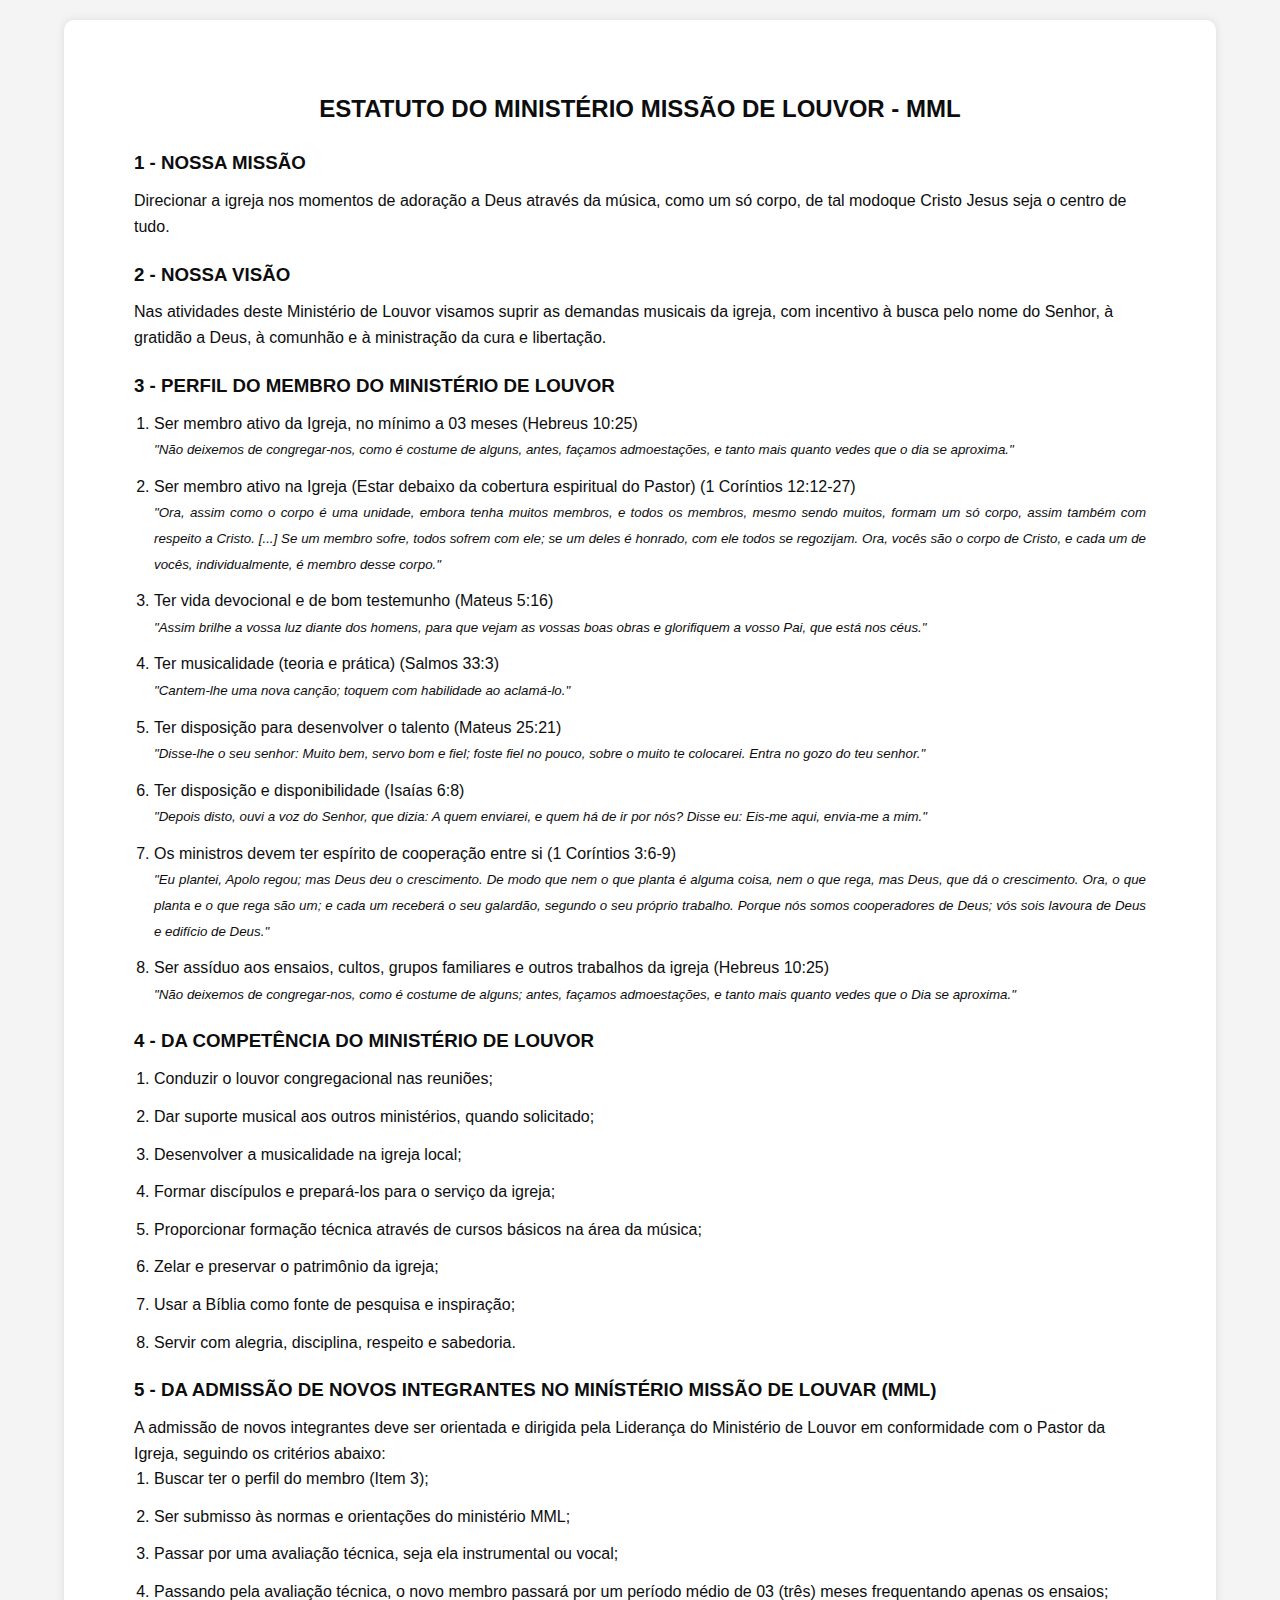
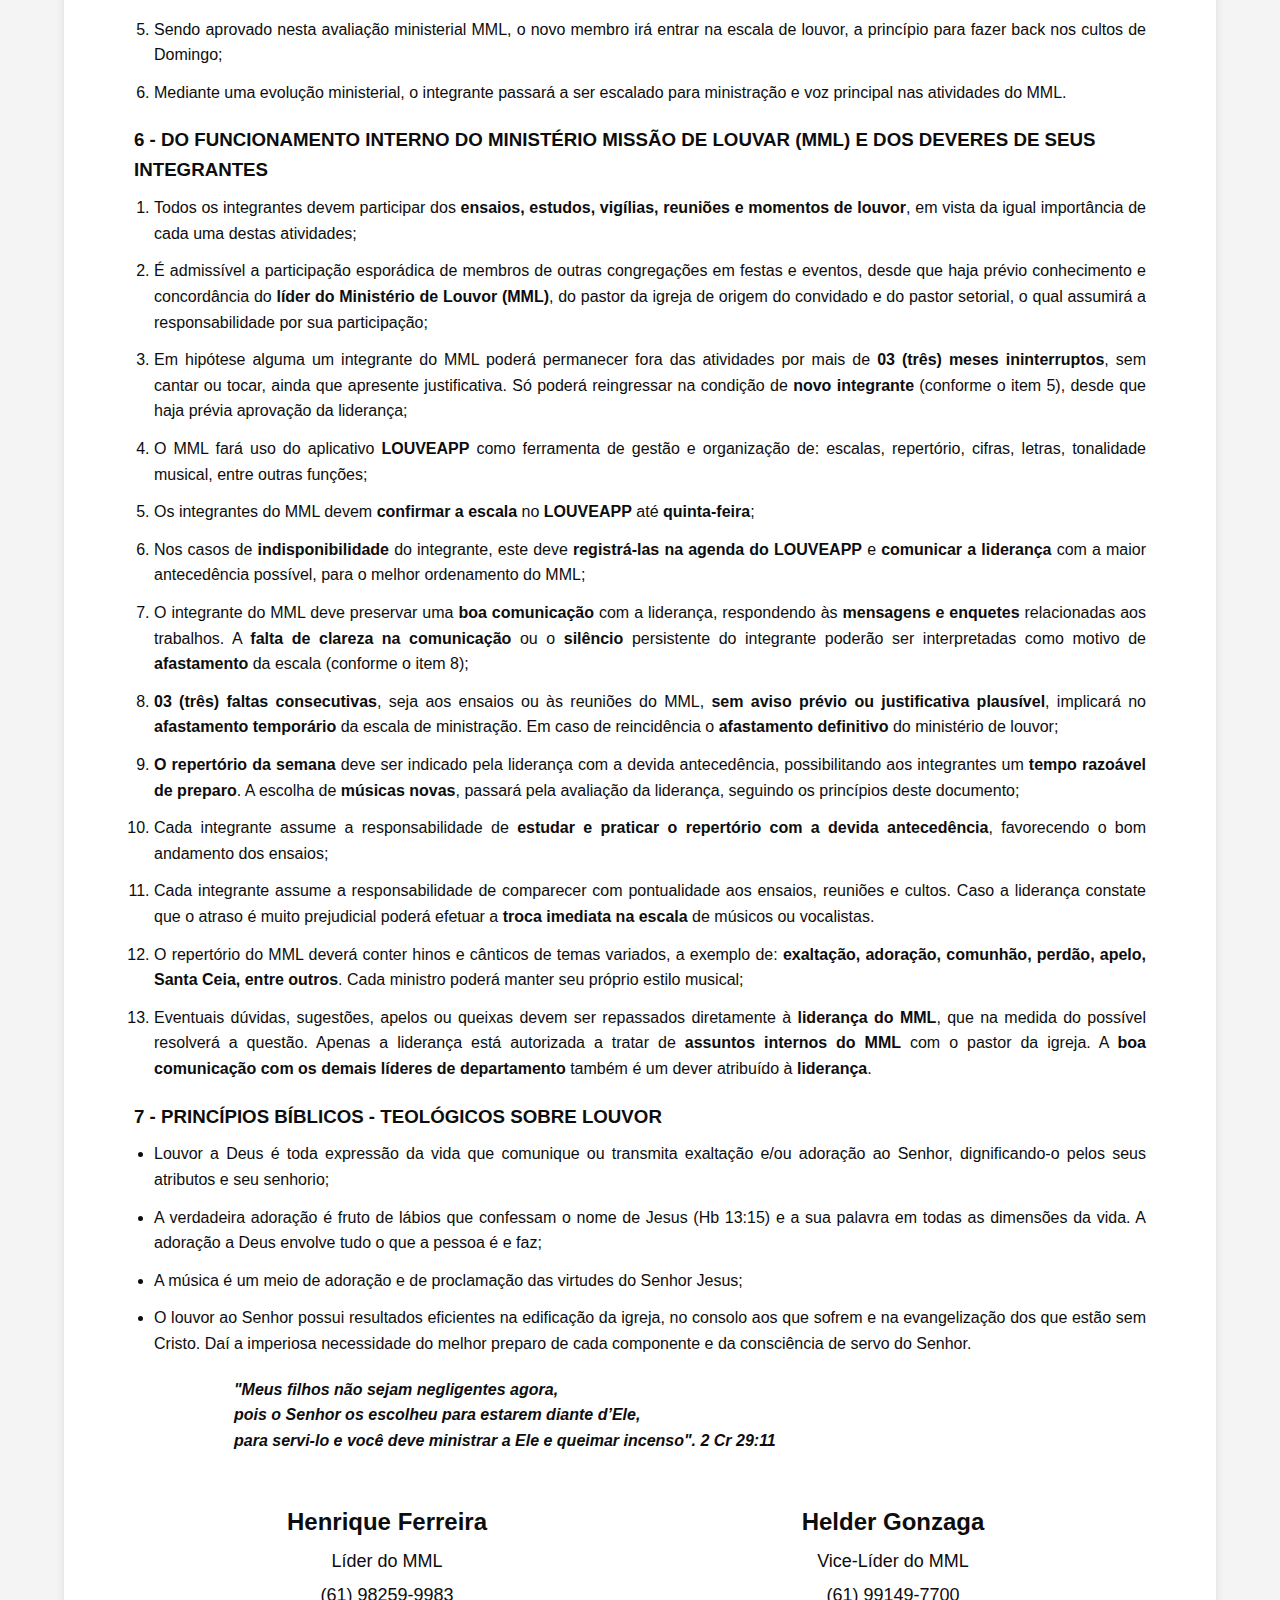
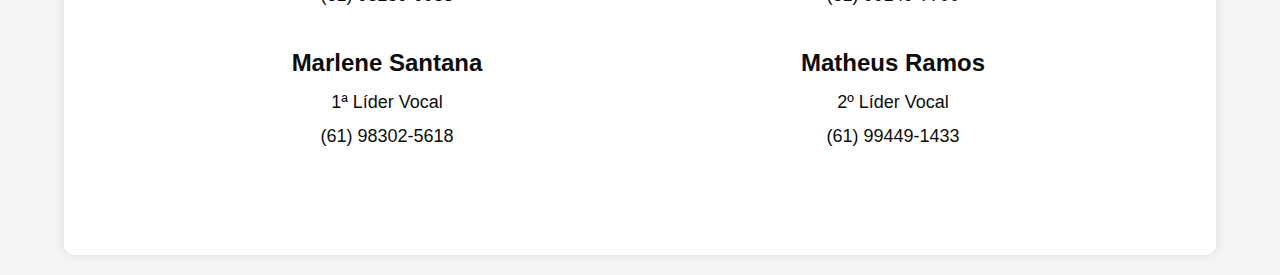
==== index.html @ 17fbcf7e "ok" ====
<!DOCTYPE html>
<html lang="PT-BR">
  <head>
    <meta charset="UTF-8" />
    <meta name="viewport" content="width=device-width, initial-scale=1.0" />
    <title>Estatuto Ministério de Louvor</title>
    <link rel="icon" type="image/x-icon" href="image/estatuto.png" />
    <link rel="stylesheet" href="styles.css" />
  </head>
  <body>
    <div class="container">
      <header>
        <h1>ESTATUTO DO MINISTÉRIO MISSÃO DE LOUVOR - MML</h1>
      
      </header>

      <section>
        <h3>1 - NOSSA MISSÃO</h3>
        <p>
          Direcionar a igreja nos momentos de adoração a Deus através da música, 
          como um só corpo, de tal modoque Cristo Jesus seja o centro de tudo.
        </p>
      </section>

      <section>
        <h3>2 - NOSSA VISÃO</h3>
        <p>
          Nas atividades deste Ministério de Louvor visamos suprir as demandas musicais da igreja, 
          com incentivo à busca pelo nome do Senhor, à gratidão a Deus, à comunhão e à ministração da cura e libertação.
        </p>
      </section>

      <section>
        <h3>3 - PERFIL DO MEMBRO DO MINISTÉRIO DE LOUVOR</h3>
        <ol>
          <li>
            Ser membro ativo da Igreja, no mínimo a 03 meses (Hebreus 10:25)
            <p>
              <em style="font-size: smaller; text-align: justify"
                >"Não deixemos de congregar-nos, como é costume de alguns,
                antes, façamos admoestações, e tanto mais quanto vedes que o dia
                se aproxima."</em
              >
            </p>
          </li>
          <li>
            Ser membro ativo na Igreja (Estar debaixo da cobertura espiritual do
            Pastor) (1 Coríntios 12:12-27)
            <p>
              <em style="font-size: smaller; text-align: justify"
                >"Ora, assim como o corpo é uma unidade, embora tenha muitos
                membros, e todos os membros, mesmo sendo muitos, formam um só
                corpo, assim também com respeito a Cristo. [...] Se um membro
                sofre, todos sofrem com ele; se um deles é honrado, com ele
                todos se regozijam. Ora, vocês são o corpo de Cristo, e cada um
                de vocês, individualmente, é membro desse corpo."</em
              >
            </p>
          </li>
          <li>
            Ter vida devocional e de bom testemunho (Mateus 5:16)
            <p>
              <em style="font-size: smaller; text-align: justify"
                >"Assim brilhe a vossa luz diante dos homens, para que vejam as
                vossas boas obras e glorifiquem a vosso Pai, que está nos
                céus."</em
              >
            </p>
          </li>
          <li>
            Ter musicalidade (teoria e prática) (Salmos 33:3)
            <p>
              <em style="font-size: smaller; text-align: justify"
                >"Cantem-lhe uma nova canção; toquem com habilidade ao
                aclamá-lo."</em
              >
            </p>
          </li>
          <li>
            Ter disposição para desenvolver o talento (Mateus 25:21)
            <p>
              <em style="font-size: smaller; text-align: justify"
                >"Disse-lhe o seu senhor: Muito bem, servo bom e fiel; foste
                fiel no pouco, sobre o muito te colocarei. Entra no gozo do teu
                senhor."</em
              >
            </p>
          </li>
          <li>
            Ter disposição e disponibilidade (Isaías 6:8)
            <p>
              <em style="font-size: smaller; text-align: justify"
                >"Depois disto, ouvi a voz do Senhor, que dizia: A quem
                enviarei, e quem há de ir por nós? Disse eu: Eis-me aqui,
                envia-me a mim."</em
              >
            </p>
          </li>
          <li>
            Os ministros devem ter espírito de cooperação entre si (1 Coríntios
            3:6-9)
            <p>
              <em style="font-size: smaller; text-align: justify"
                >"Eu plantei, Apolo regou; mas Deus deu o crescimento. De modo
                que nem o que planta é alguma coisa, nem o que rega, mas Deus,
                que dá o crescimento. Ora, o que planta e o que rega são um; e
                cada um receberá o seu galardão, segundo o seu próprio trabalho.
                Porque nós somos cooperadores de Deus; vós sois lavoura de Deus
                e edifício de Deus."</em
              >
            </p>
          </li>
          <li>
            Ser assíduo aos ensaios, cultos, grupos familiares e outros
            trabalhos da igreja (Hebreus 10:25)
            <p>
              <em style="font-size: smaller; text-align: justify"
                >"Não deixemos de congregar-nos, como é costume de alguns;
                antes, façamos admoestações, e tanto mais quanto vedes que o Dia
                se aproxima."</em
              >
            </p>
          </li>
        </ol>
      </section>

      <section>
        <h3>4 - DA COMPETÊNCIA DO MINISTÉRIO DE LOUVOR</h3>
        <ol>
          <li>Conduzir o louvor congregacional nas reuniões;</li>
          <li>
            Dar suporte musical aos outros ministérios, quando solicitado;
          </li>
          <li>Desenvolver a musicalidade na igreja local;</li>
          <li>Formar discípulos e prepará-los para o serviço da igreja;</li>
          <li>
            Proporcionar formação técnica através de cursos básicos na área da
            música;
          </li>
          <li>Zelar e preservar o patrimônio da igreja;</li>
          <li>Usar a Bíblia como fonte de pesquisa e inspiração;</li>
          <li>Servir com alegria, disciplina, respeito e sabedoria.</li>
        </ol>
      </section>

      <section>
        <h3>5 - DA ADMISSÃO DE NOVOS INTEGRANTES NO MINÍSTÉRIO MISSÃO DE LOUVAR (MML)</h3>
        <p>
          A admissão de novos integrantes deve ser orientada e dirigida pela
          Liderança do Ministério de Louvor em conformidade com o Pastor da
          Igreja, seguindo os critérios abaixo:
        </p>
        <ol>
          <li>Buscar ter o perfil do membro (Item 3);</li>
          <li>Ser submisso às normas e orientações do ministério MML;</li>
          <li>
            Passar por uma avaliação técnica, seja ela instrumental ou vocal;
          </li>
          <li>
            Passando pela avaliação técnica, o novo membro passará por um
            período médio de 03 (três) meses frequentando apenas os ensaios;
          </li>
          <li>
            Sendo aprovado nesta avaliação ministerial MML, o novo membro irá
            entrar na escala de louvor, a princípio para fazer back nos cultos
            de Domingo;
          </li>
          <li>
            Mediante uma evolução ministerial, o integrante passará a ser
            escalado para ministração e voz principal nas atividades do MML.
          </li>
        </ol>
      </section>

      <section>
        <h3>6 - DO FUNCIONAMENTO INTERNO DO MINISTÉRIO MISSÃO DE LOUVAR (MML) E DOS DEVERES DE SEUS INTEGRANTES</h3>
        <ol>
          <li>
            Todos os integrantes devem participar dos <strong>ensaios, estudos, 
              vigílias, reuniões e momentos de louvor</strong>, em vista da igual 
            importância de cada uma destas atividades;
        </li>        
        <li>
          É admissível a participação esporádica de membros de outras 
          congregações em festas e eventos, desde que haja prévio conhecimento e 
          concordância do <strong>líder do Ministério de Louvor (MML)</strong>, do pastor da igreja 
          de origem do convidado e do pastor setorial, o qual assumirá a 
          responsabilidade por sua participação;
      </li>
          <li>
            Em hipótese alguma um integrante do MML poderá permanecer fora das 
            atividades por mais de <strong>03 (três) meses ininterruptos</strong>, sem cantar ou tocar, 
            ainda que apresente justificativa. Só poderá reingressar na condição de <strong>novo 
              integrante</strong> (conforme o item 5), desde que haja prévia aprovação da liderança;
          </li>
          <li>
            O MML fará uso do aplicativo <strong>LOUVEAPP</strong> como ferramenta de gestão e 
            organização de: escalas, repertório, cifras, letras, tonalidade musical, 
            entre outras funções;
          </li>
          <li>
            Os integrantes do MML devem <strong>confirmar a escala</strong> no <strong>LOUVEAPP</strong> até <strong>quinta-feira</strong>;
          </li>
          <li>
            Nos casos de <strong>indisponibilidade</strong> do integrante, este deve <strong>registrá-las 
              na agenda do LOUVEAPP</strong> e <strong>comunicar a liderança</strong> com a maior antecedência 
            possível, para o melhor ordenamento do MML;
          </li>
          <li>
            O integrante do MML deve preservar uma <strong>boa comunicação</strong> com a liderança, 
            respondendo às <strong>mensagens e enquetes</strong> relacionadas aos trabalhos. A <strong>falta 
              de clareza na comunicação</strong> ou o <strong>silêncio</strong> persistente do integrante poderão 
            ser interpretadas como motivo de <strong>afastamento</strong> da escala (conforme o item 8);
          </li>
          <li>
            <strong>03 (três) faltas consecutivas</strong>, seja aos ensaios ou às reuniões do MML, <strong>sem 
              aviso prévio ou justificativa plausível</strong>, implicará no <strong>afastamento temporário</strong> 
            da escala de ministração. Em caso de reincidência o <strong>afastamento definitivo</strong> do ministério de louvor;
          </li>
          <li>
            <strong>O repertório da semana</strong> deve ser indicado pela liderança com a devida 
            antecedência, possibilitando aos integrantes um <strong>tempo razoável de preparo</strong>. 
            A escolha de <strong>músicas novas</strong>, passará pela avaliação da liderança, seguindo 
            os princípios deste documento; 
          </li>
          <li>
            Cada integrante assume a responsabilidade de <strong>estudar e praticar o repertório 
              com a devida antecedência</strong>, favorecendo o bom andamento dos ensaios;
          </li>
          <li>
            Cada integrante assume a responsabilidade de comparecer com pontualidade 
            aos ensaios, reuniões e cultos. Caso a liderança constate que o atraso é 
            muito prejudicial poderá efetuar a <strong>troca imediata na escala</strong> de músicos ou vocalistas.
          </li>
          <li>
            O repertório do MML deverá conter hinos e cânticos de temas variados, a 
            exemplo de: <strong>exaltação, adoração, comunhão, perdão, apelo, Santa Ceia, 
              entre outros</strong>. Cada ministro poderá manter seu próprio estilo musical;
          </li>
          <li>
            Eventuais dúvidas, sugestões, apelos ou queixas devem ser repassados 
            diretamente à <strong>liderança do MML</strong>, que na medida do possível resolverá a 
            questão. Apenas a liderança está autorizada a tratar de <strong>assuntos 
              internos do MML</strong> com o pastor da igreja. A <strong>boa comunicação com os demais 
                líderes de departamento</strong> também é um dever atribuído à <strong>liderança</strong>. 
          </li>
        </ol>
      </section>
      <section>
        <h3>7 - PRINCÍPIOS BÍBLICOS - TEOLÓGICOS SOBRE LOUVOR</h3>
        <ul>
          <li>
            Louvor a Deus é toda expressão da vida que comunique ou transmita
            exaltação e/ou adoração ao Senhor, dignificando-o pelos seus
            atributos e seu senhorio;
          </li>
          <li>
            A verdadeira adoração é fruto de lábios que confessam o nome de
            Jesus (Hb 13:15) e a sua palavra em todas as dimensões da vida. A
            adoração a Deus envolve tudo o que a pessoa é e faz;
          </li>
          <li>
            A música é um meio de adoração e de proclamação das virtudes do
            Senhor Jesus;
          </li>
          <li>
            O louvor ao Senhor possui resultados eficientes na edificação da
            igreja, no consolo aos que sofrem e na evangelização dos que estão
            sem Cristo. Daí a imperiosa necessidade do melhor preparo de cada
            componente e da consciência de servo do Senhor.
          </li>
        </ul>
      </section>
      <section>
        <blockquote style="margin-bottom: 50px;">
            <strong
              ><em
                >"Meus filhos não sejam negligentes agora,<br />
                pois o Senhor os escolheu para estarem diante d’Ele,<br />
                para servi-lo e você deve ministrar a Ele e queimar incenso". 2
                Cr 29:11</em
              ></strong
            >
          </p>
        </blockquote>
      </section>
      <div class="team-container">
        <div class="member">
          <h2>Henrique Ferreira</h2>
          <p>Líder do MML</p>
          <p>(61) 98259-9983</p>
        </div>
        <div class="member">
          <h2>Helder Gonzaga</h2>
          <p>Vice-Líder do MML</p>
          <p>(61) 99149-7700</p>
        </div>
      </div>
      <div class="team-container">
        <div class="member">
          <h2>Marlene Santana</h2>
          <p>1ª Líder Vocal</p>
          <p>(61) 98302-5618</p>
        </div>
        <div class="member">
          <h2>Matheus Ramos</h2>
          <p>2º Líder Vocal</p>
          <p>(61) 99449-1433</p>
        </div>
      </div>
    </div>
  </body>
</html>
---- styles.css ----
* {
  margin: 0;
  padding: 0;
  box-sizing: border-box;
}

body {
  font-family: "Arial", sans-serif;
  background-color: #f4f4f4;
  color: #0d0d0e;
  line-height: 1.6;
}

.container {
  width: 90%;
  max-width: 1200px;
  margin: 20px auto;
  padding: 70px;
  background-color: #fff;
  border-radius: 10px;
  box-shadow: 0 0 10px rgba(15, 15, 15, 0.1);
}

header {
  text-align: center;
  margin-bottom: 20px;
}

header h1 {
  font-size: 24px;
  color: #0d0d0e;
}

header h2 {
  font-size: 20px;
  color: #0d0d0e;
  margin-top: 10px;
}

section {
  margin-bottom: 20px;
}

ol,
ul {
  margin-left: 20px;
}

ol li,
ul li {
  margin-bottom: 12px;
  text-align: justify;
}

h3,
h4 {
  color: #0d0d0e;
  margin-bottom: 10px;
}

blockquote {
  margin-bottom: 60px;
  margin-left: 100px;
  font-style: italic;
  font-weight: bold;
}

.team-container {
  display: flex;
  flex-wrap: wrap;
  justify-content: center;
  margin-bottom: 30px;
}

.member {
  flex: 1 1 calc(50% - 20px);
  margin: 0 10px;
  text-align: center;
}

.member h2 {
  margin: 0;
}

.member p {
  margin: 5px 0;
  font-size: 18px;
}

/* Media Queries */
@media (max-width: 768px) {
  header h1 {
    font-size: 20px;
  }

  header h2 {
    font-size: 16px;
  }

  .member {
    flex: 1 1 100%;
  }
}

@media (max-width: 480px) {
  .container {
    padding: 15px;
  }

  header h1 {
    font-size: 18px;
  }

  header h2 {
    font-size: 14px;
  }

  .member {
    flex: 1 1 100%;
  }

  .team-container {
    flex-direction: column;
  }
}
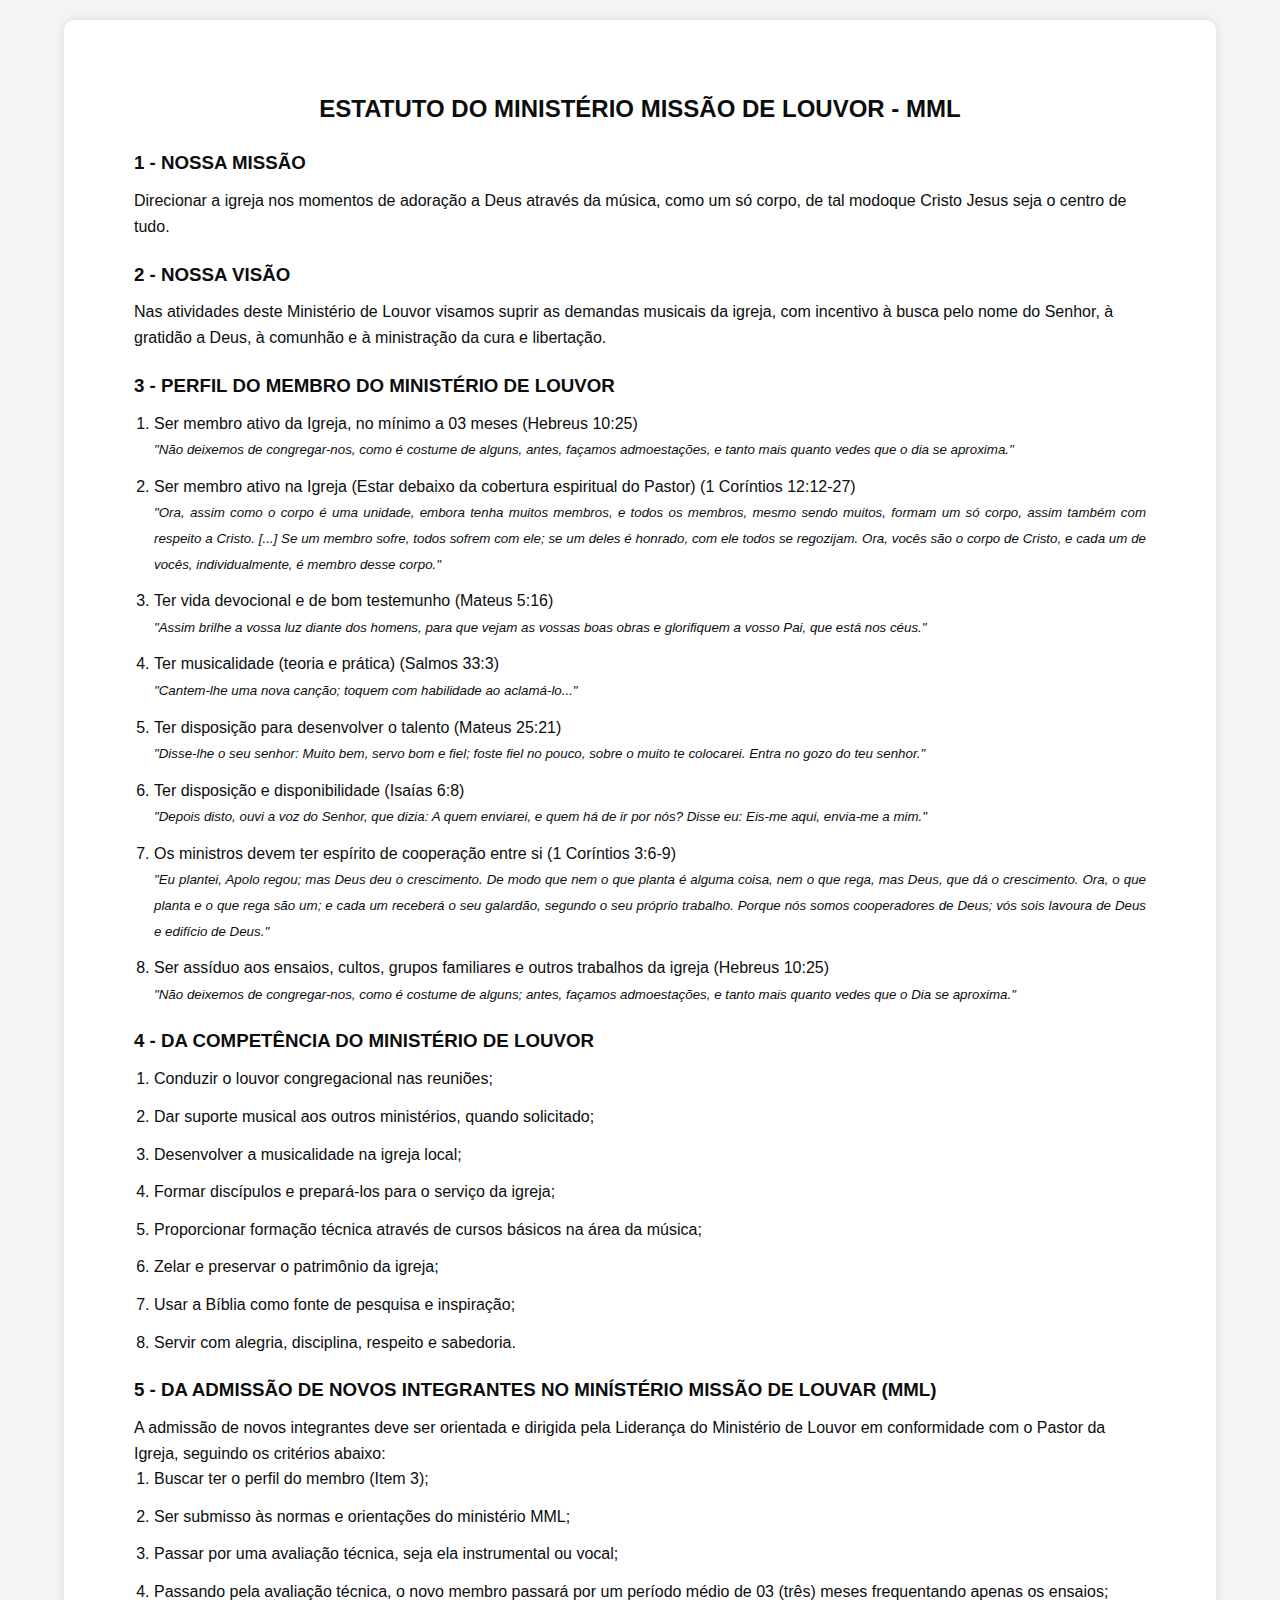
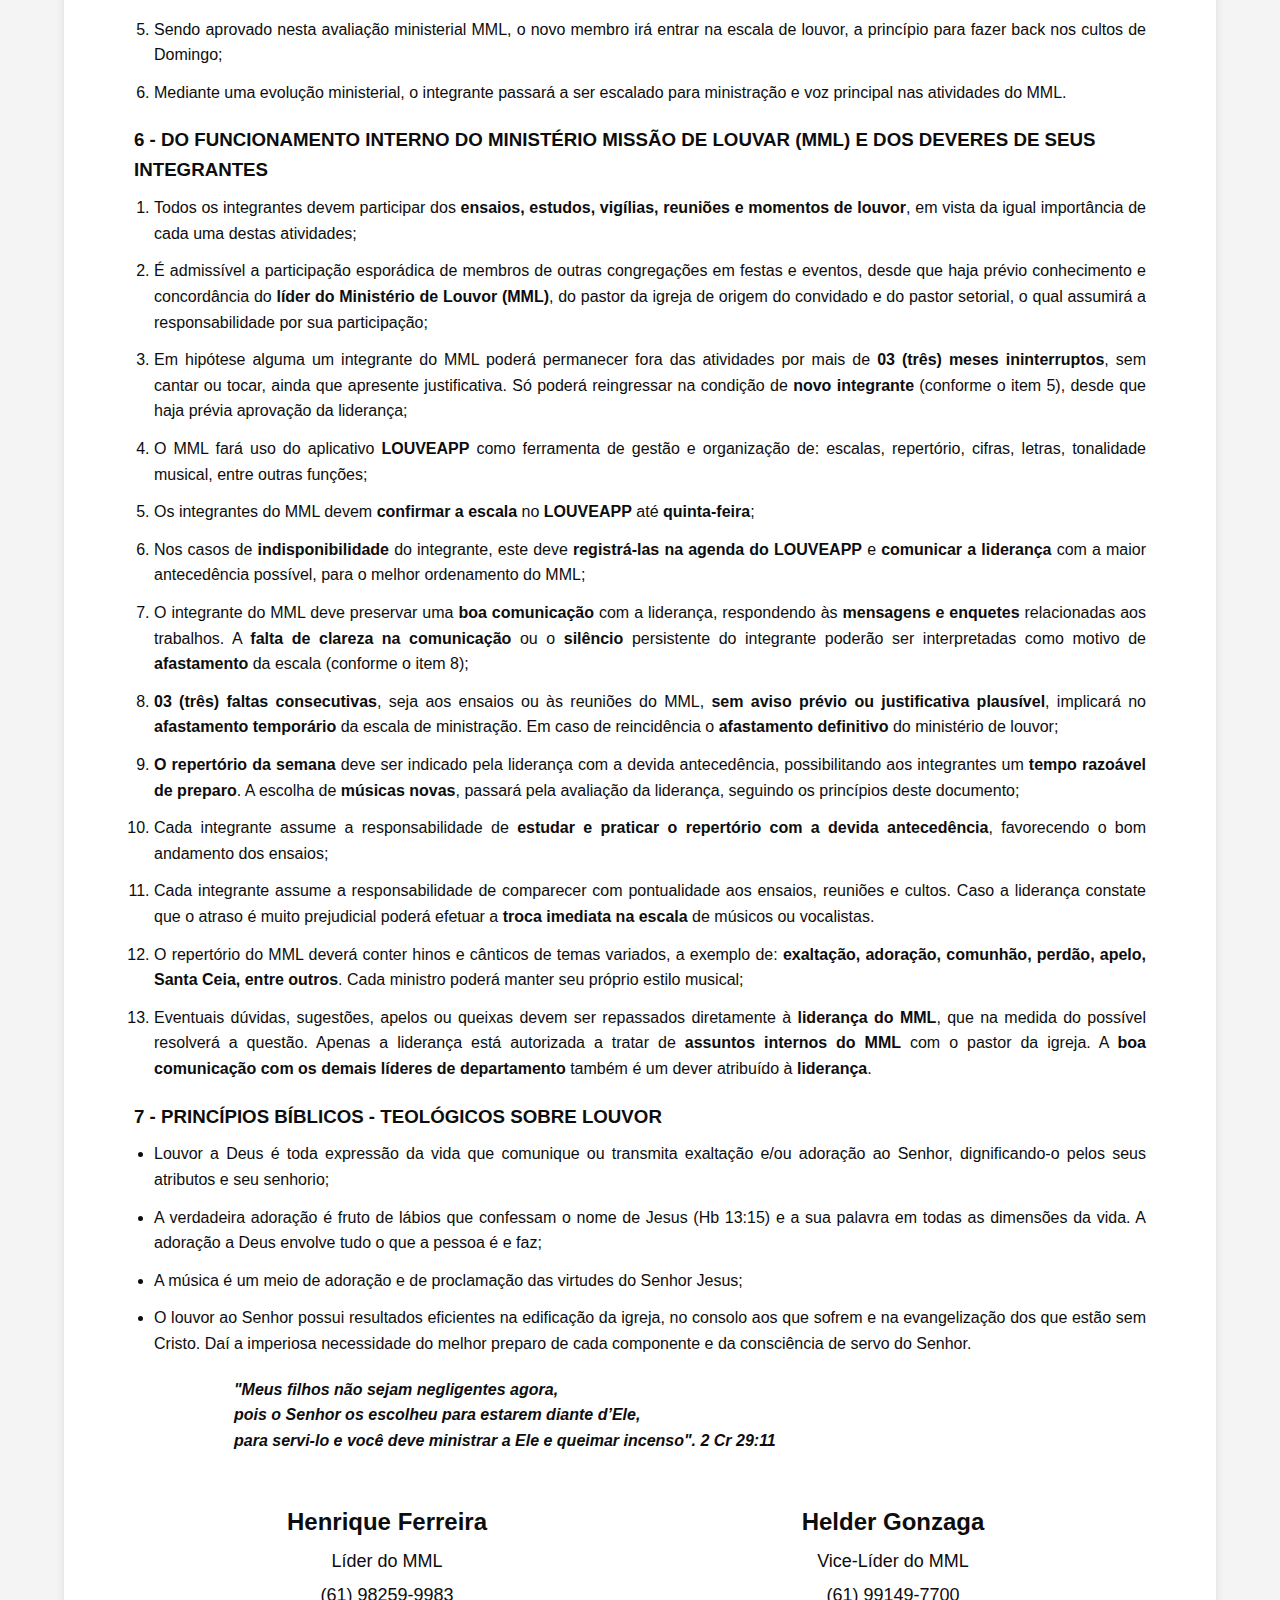
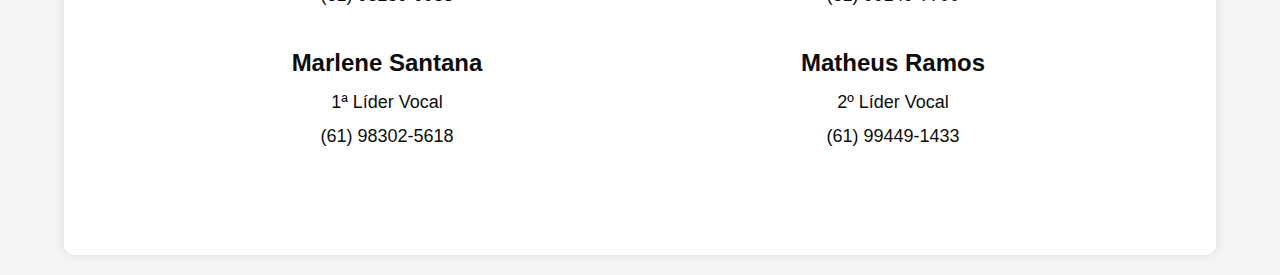
==== commit f1e85946: "ok" ====
--- a/index.html
+++ b/index.html
@@ -3,7 +3,7 @@
   <head>
     <meta charset="UTF-8" />
     <meta name="viewport" content="width=device-width, initial-scale=1.0" />
-    <title>Estatuto Ministério de Louvor</title>
+    <title>Estatuto - MML</title>
     <link rel="icon" type="image/x-icon" href="image/estatuto.png" />
     <link rel="stylesheet" href="styles.css" />
   </head>
@@ -72,7 +72,7 @@
             <p>
               <em style="font-size: smaller; text-align: justify"
                 >"Cantem-lhe uma nova canção; toquem com habilidade ao
-                aclamá-lo."</em
+                aclamá-lo..."</em
               >
             </p>
           </li>
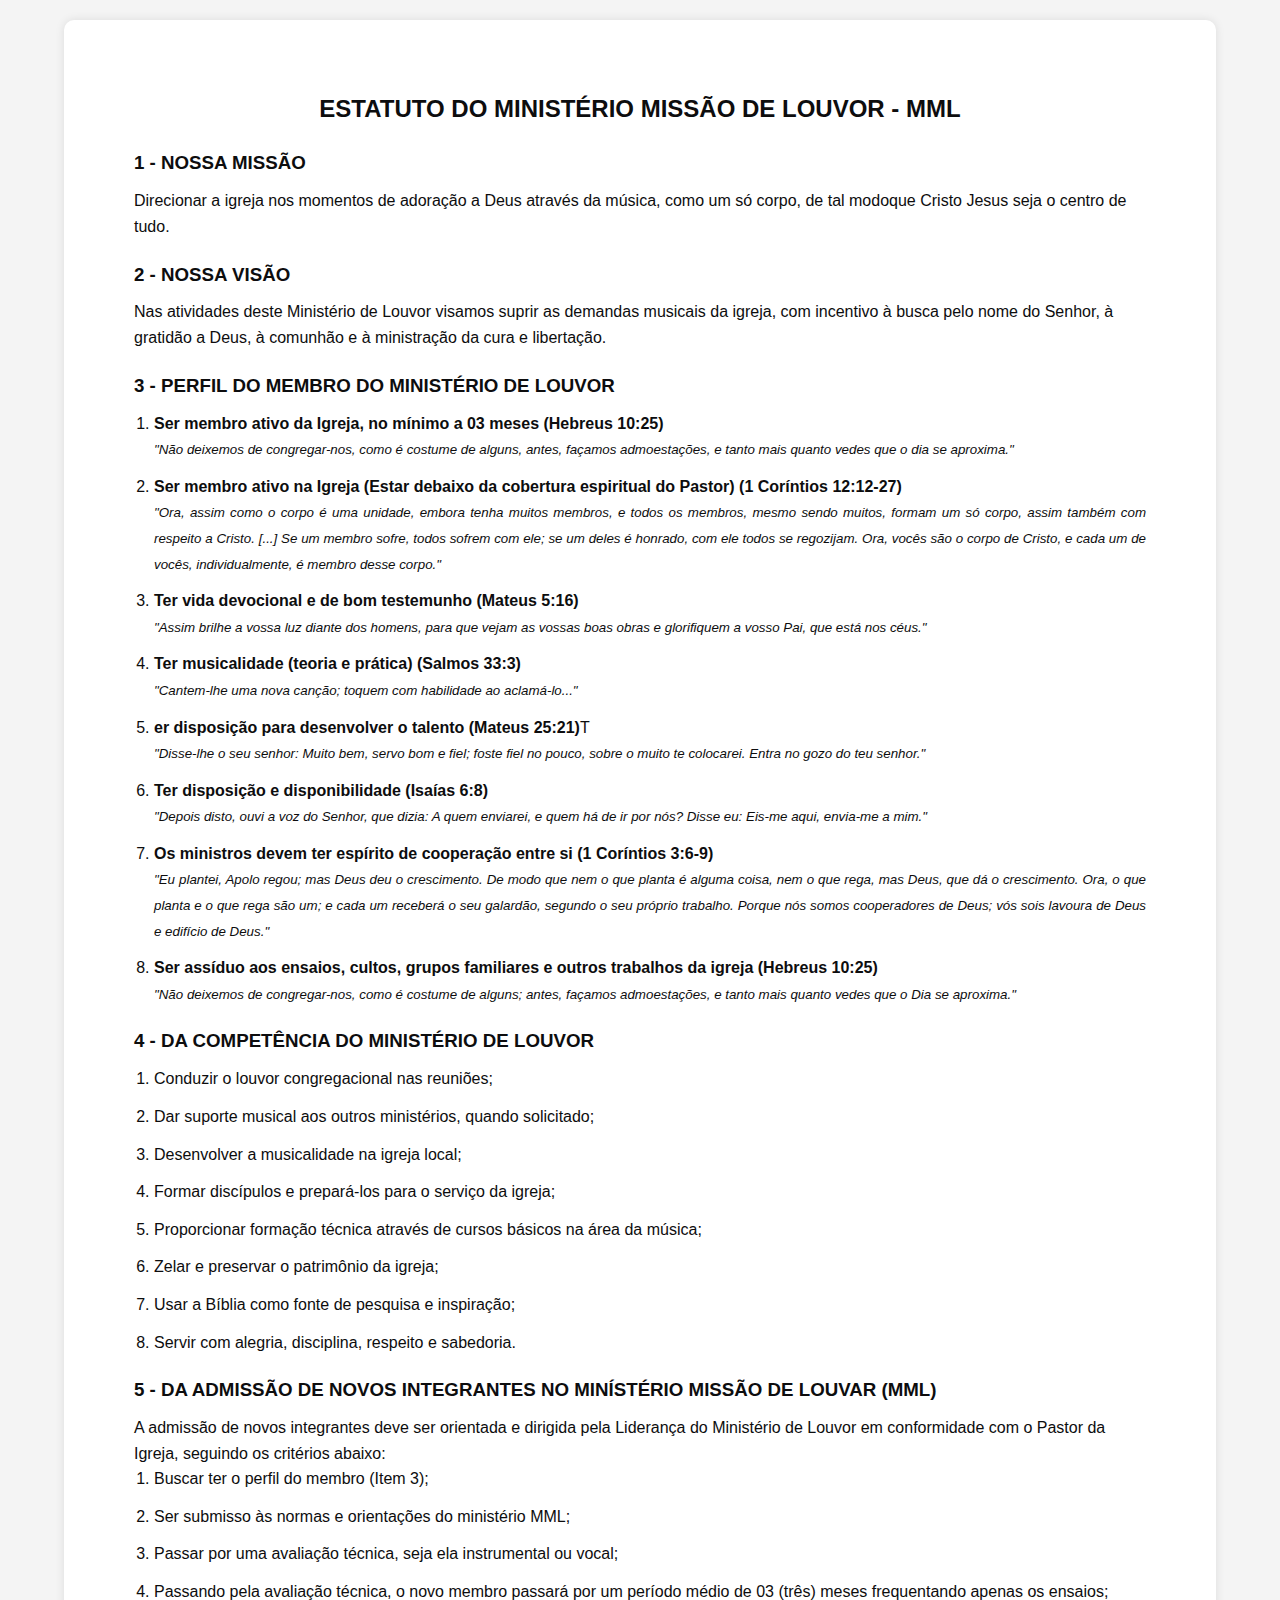
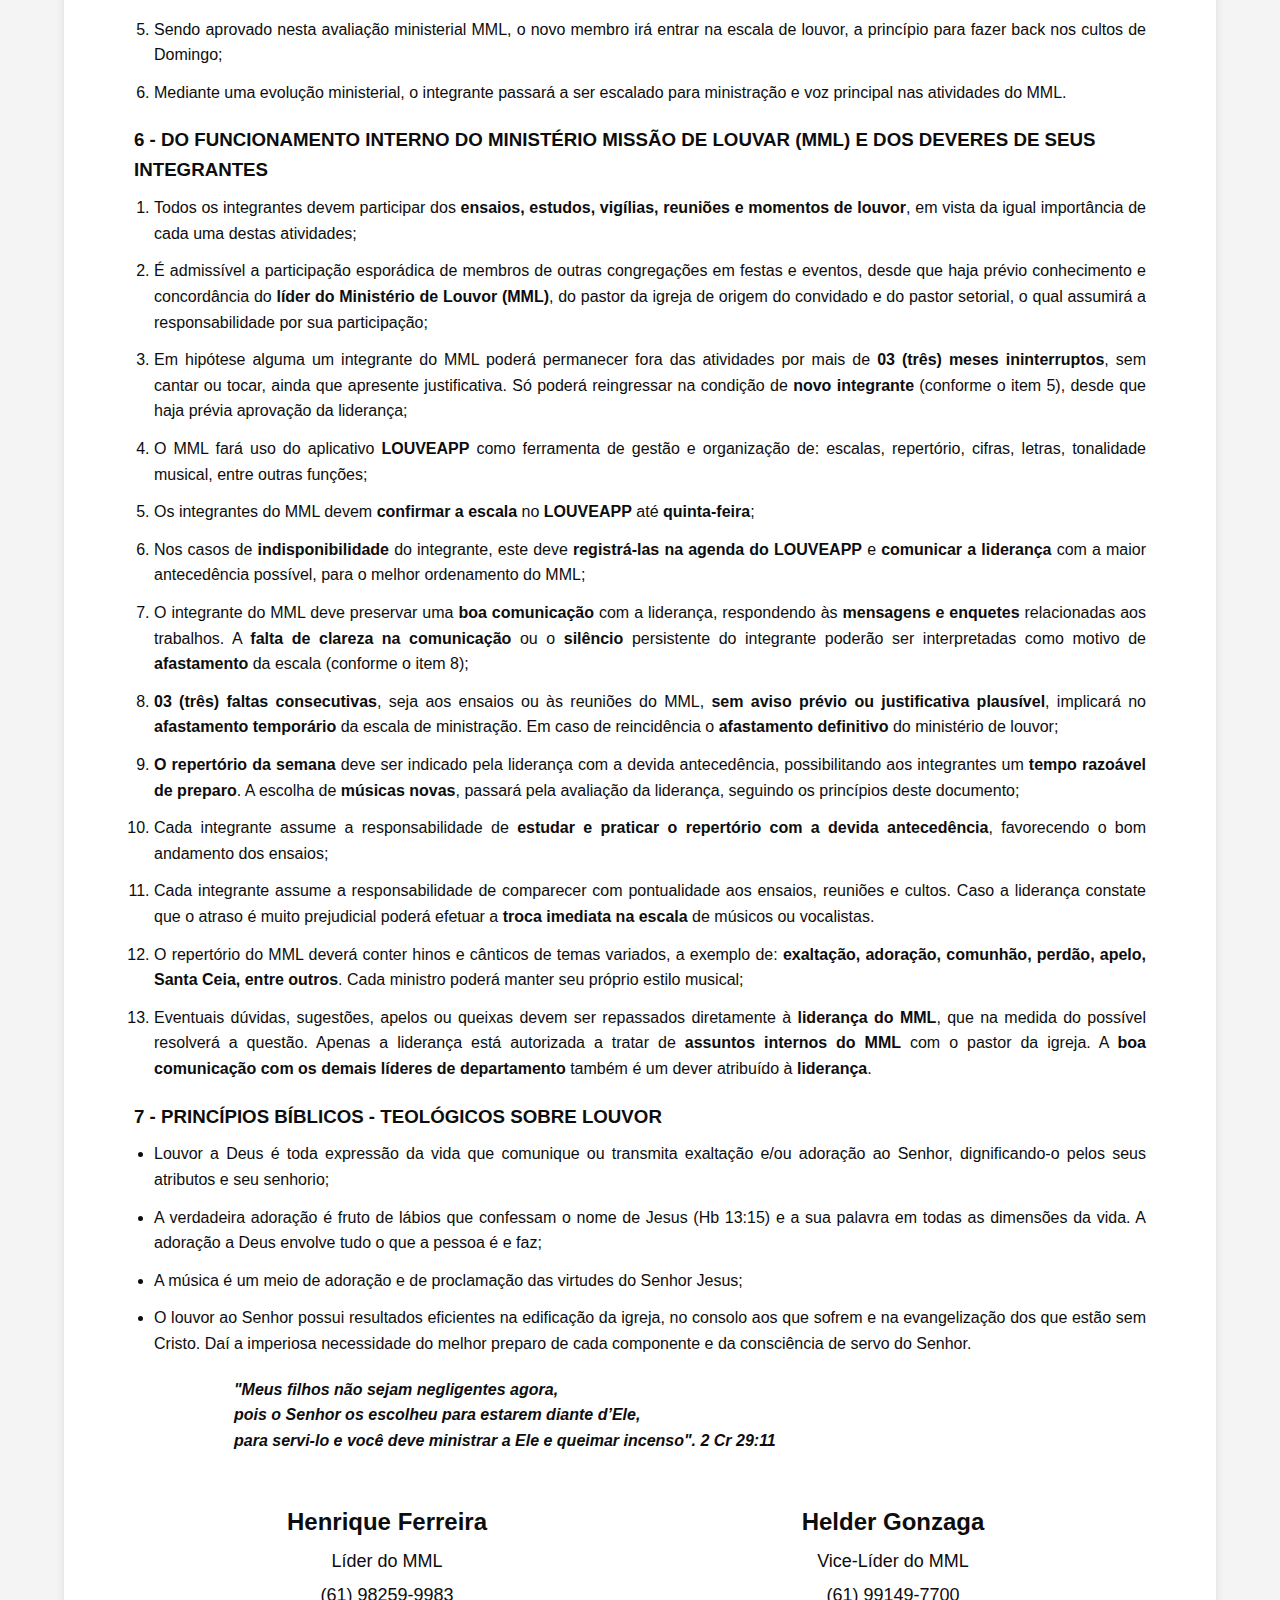
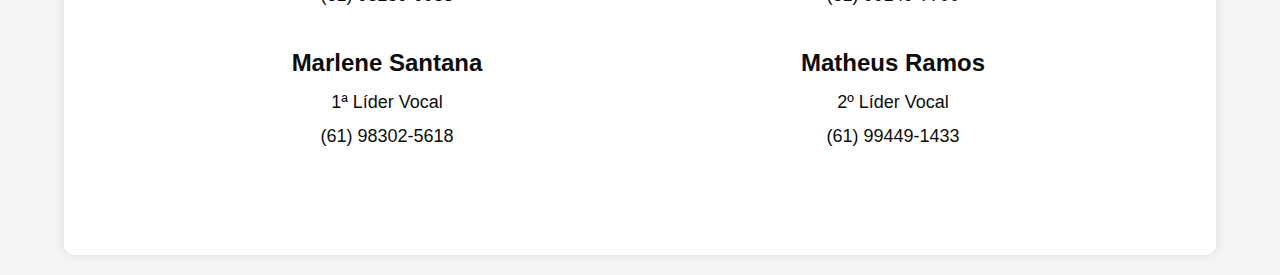
==== commit 937bf4ae: "ok" ====
--- a/index.html
+++ b/index.html
@@ -34,7 +34,7 @@
         <h3>3 - PERFIL DO MEMBRO DO MINISTÉRIO DE LOUVOR</h3>
         <ol>
           <li>
-            Ser membro ativo da Igreja, no mínimo a 03 meses (Hebreus 10:25)
+            <strong>Ser membro ativo da Igreja, no mínimo a 03 meses (Hebreus 10:25)</strong>
             <p>
               <em style="font-size: smaller; text-align: justify"
                 >"Não deixemos de congregar-nos, como é costume de alguns,
@@ -44,8 +44,8 @@
             </p>
           </li>
           <li>
-            Ser membro ativo na Igreja (Estar debaixo da cobertura espiritual do
-            Pastor) (1 Coríntios 12:12-27)
+            <strong>Ser membro ativo na Igreja (Estar debaixo da cobertura espiritual do
+              Pastor) (1 Coríntios 12:12-27)</strong>
             <p>
               <em style="font-size: smaller; text-align: justify"
                 >"Ora, assim como o corpo é uma unidade, embora tenha muitos
@@ -58,7 +58,7 @@
             </p>
           </li>
           <li>
-            Ter vida devocional e de bom testemunho (Mateus 5:16)
+           <strong>Ter vida devocional e de bom testemunho (Mateus 5:16)</strong>
             <p>
               <em style="font-size: smaller; text-align: justify"
                 >"Assim brilhe a vossa luz diante dos homens, para que vejam as
@@ -68,7 +68,7 @@
             </p>
           </li>
           <li>
-            Ter musicalidade (teoria e prática) (Salmos 33:3)
+            <strong>Ter musicalidade (teoria e prática) (Salmos 33:3)</strong>
             <p>
               <em style="font-size: smaller; text-align: justify"
                 >"Cantem-lhe uma nova canção; toquem com habilidade ao
@@ -77,7 +77,7 @@
             </p>
           </li>
           <li>
-            Ter disposição para desenvolver o talento (Mateus 25:21)
+            <strong>er disposição para desenvolver o talento (Mateus 25:21)</strong>T
             <p>
               <em style="font-size: smaller; text-align: justify"
                 >"Disse-lhe o seu senhor: Muito bem, servo bom e fiel; foste
@@ -87,7 +87,7 @@
             </p>
           </li>
           <li>
-            Ter disposição e disponibilidade (Isaías 6:8)
+            <strong>Ter disposição e disponibilidade (Isaías 6:8)</strong>
             <p>
               <em style="font-size: smaller; text-align: justify"
                 >"Depois disto, ouvi a voz do Senhor, que dizia: A quem
@@ -97,8 +97,8 @@
             </p>
           </li>
           <li>
-            Os ministros devem ter espírito de cooperação entre si (1 Coríntios
-            3:6-9)
+            <strong>Os ministros devem ter espírito de cooperação entre si (1 Coríntios
+              3:6-9)</strong>
             <p>
               <em style="font-size: smaller; text-align: justify"
                 >"Eu plantei, Apolo regou; mas Deus deu o crescimento. De modo
@@ -111,8 +111,8 @@
             </p>
           </li>
           <li>
-            Ser assíduo aos ensaios, cultos, grupos familiares e outros
-            trabalhos da igreja (Hebreus 10:25)
+            <strong>Ser assíduo aos ensaios, cultos, grupos familiares e outros
+              trabalhos da igreja (Hebreus 10:25)</strong>
             <p>
               <em style="font-size: smaller; text-align: justify"
                 >"Não deixemos de congregar-nos, como é costume de alguns;
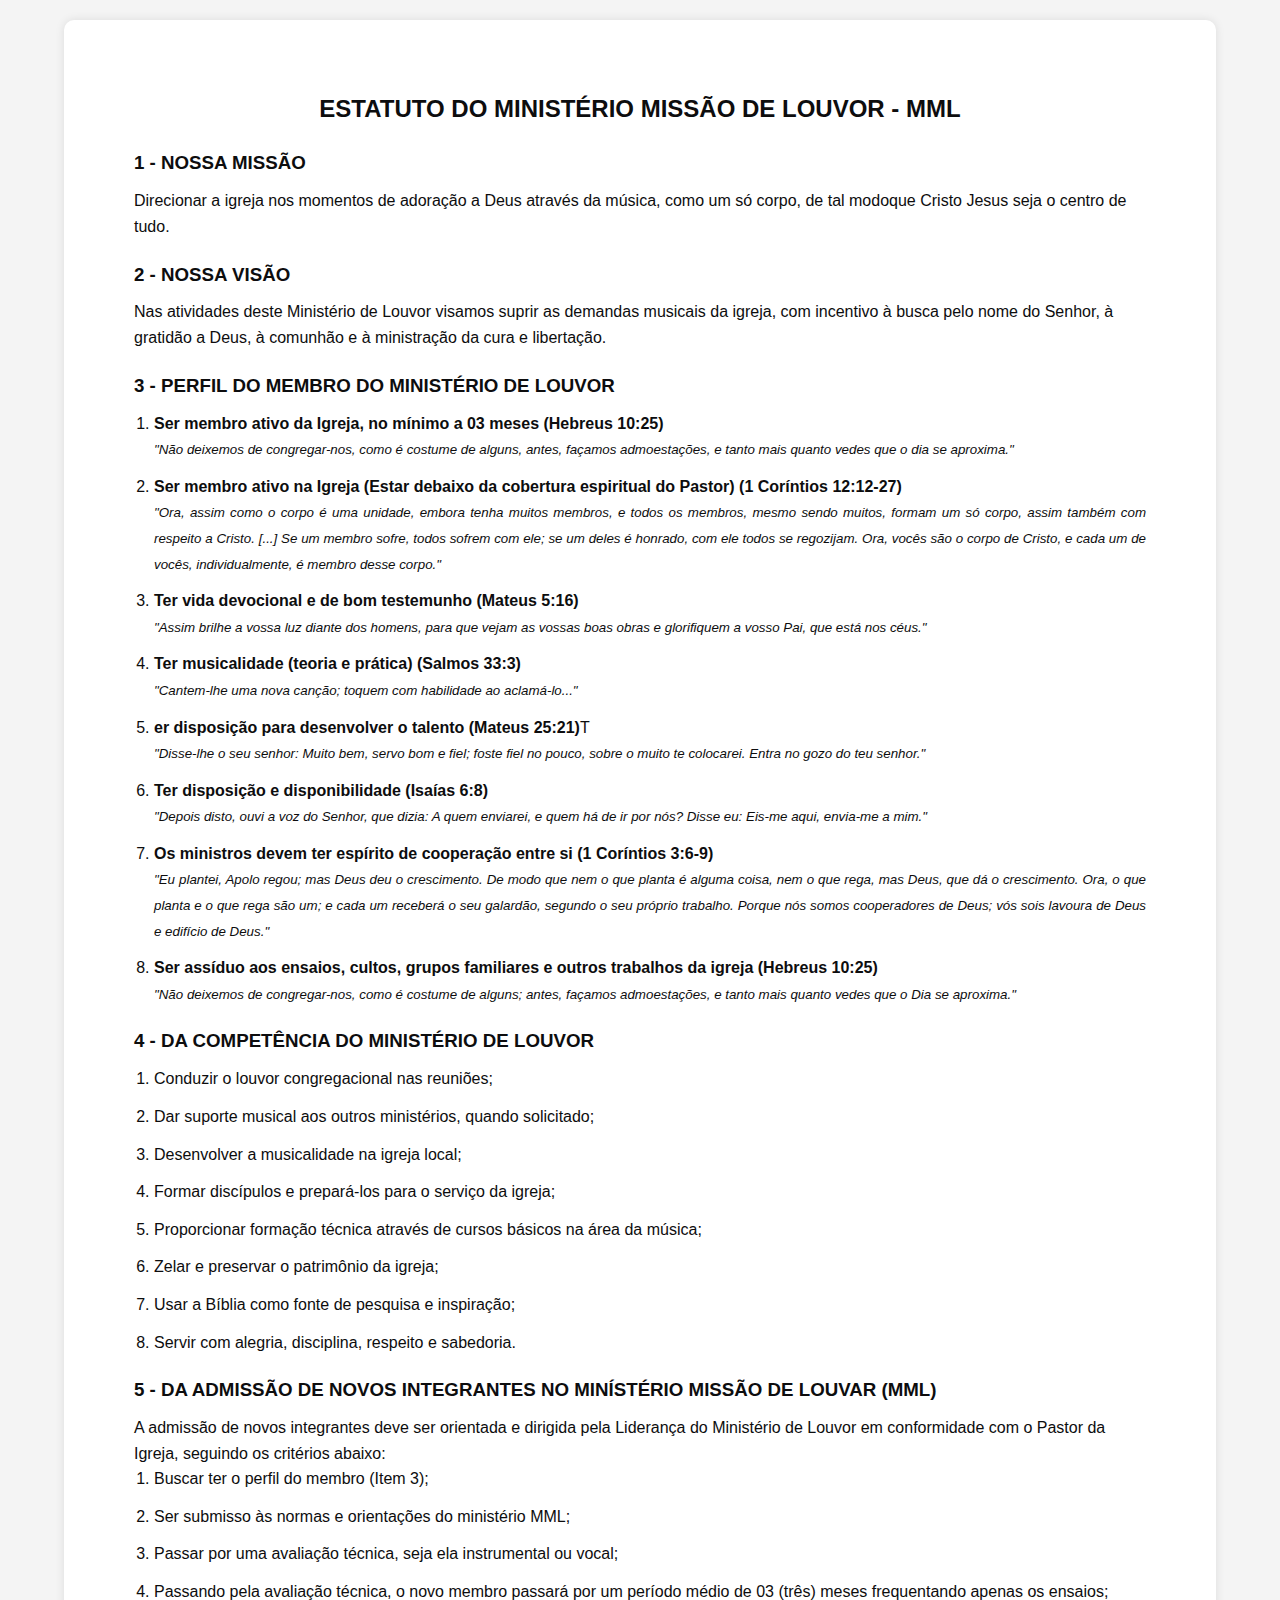
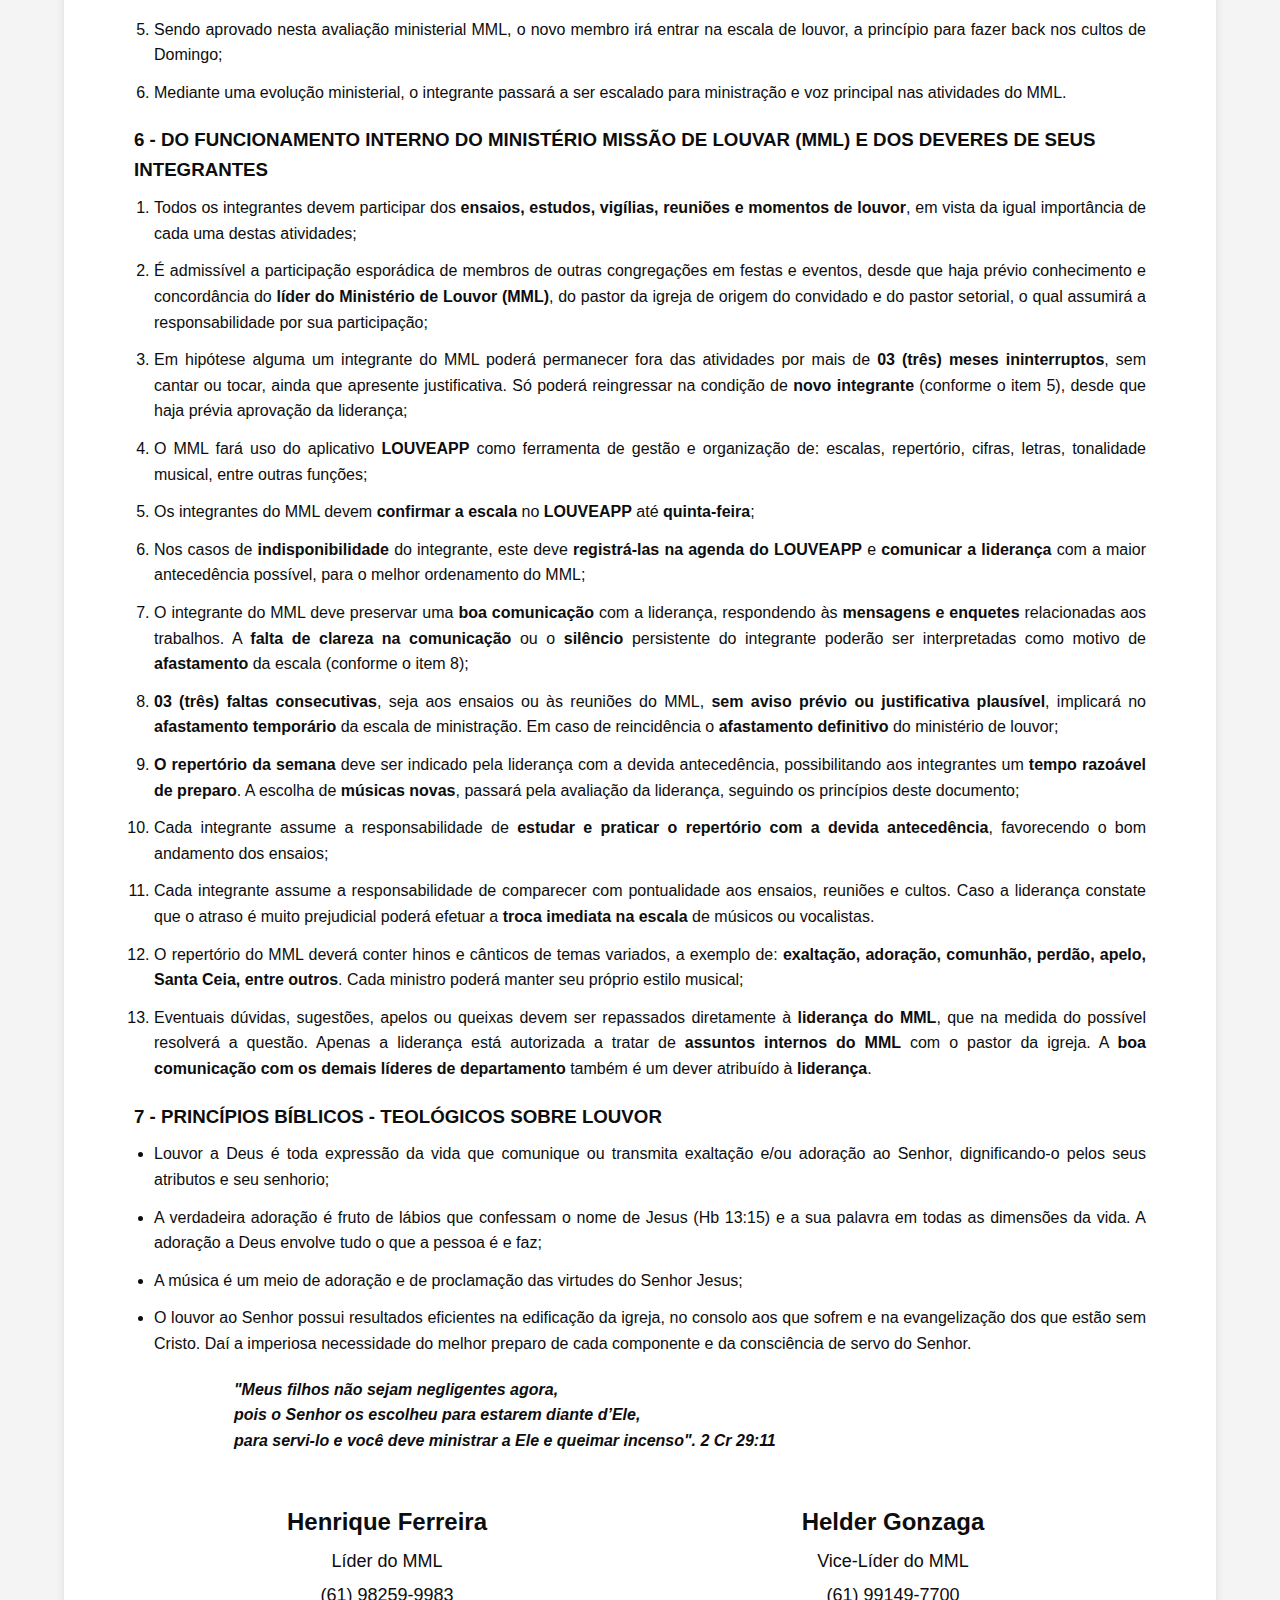
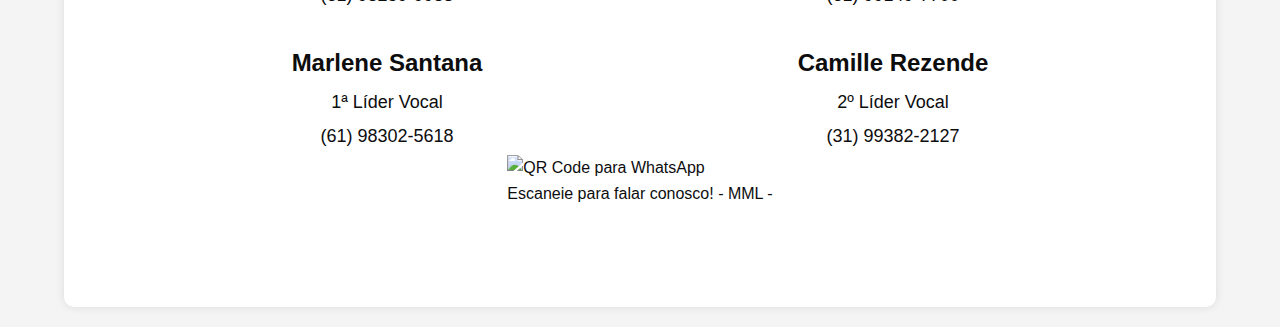
==== commit 5bedcb76: "ultimas modificações" ====
--- a/index.html
+++ b/index.html
@@ -303,9 +303,13 @@
           <p>(61) 98302-5618</p>
         </div>
         <div class="member">
-          <h2>Matheus Ramos</h2>
+          <h2>Camille Rezende</h2>
           <p>2º Líder Vocal</p>
-          <p>(61) 99449-1433</p>
+          <p>(31) 99382-2127</p>
+        </div>
+        <div class="qr-code-center">
+          <img src="image/linkQrCodeWhathsApp.png" alt="QR Code para WhatsApp" class="qr-code">
+          <p class="qr-text">Escaneie para falar conosco! - MML -</p>
         </div>
       </div>
     </div>
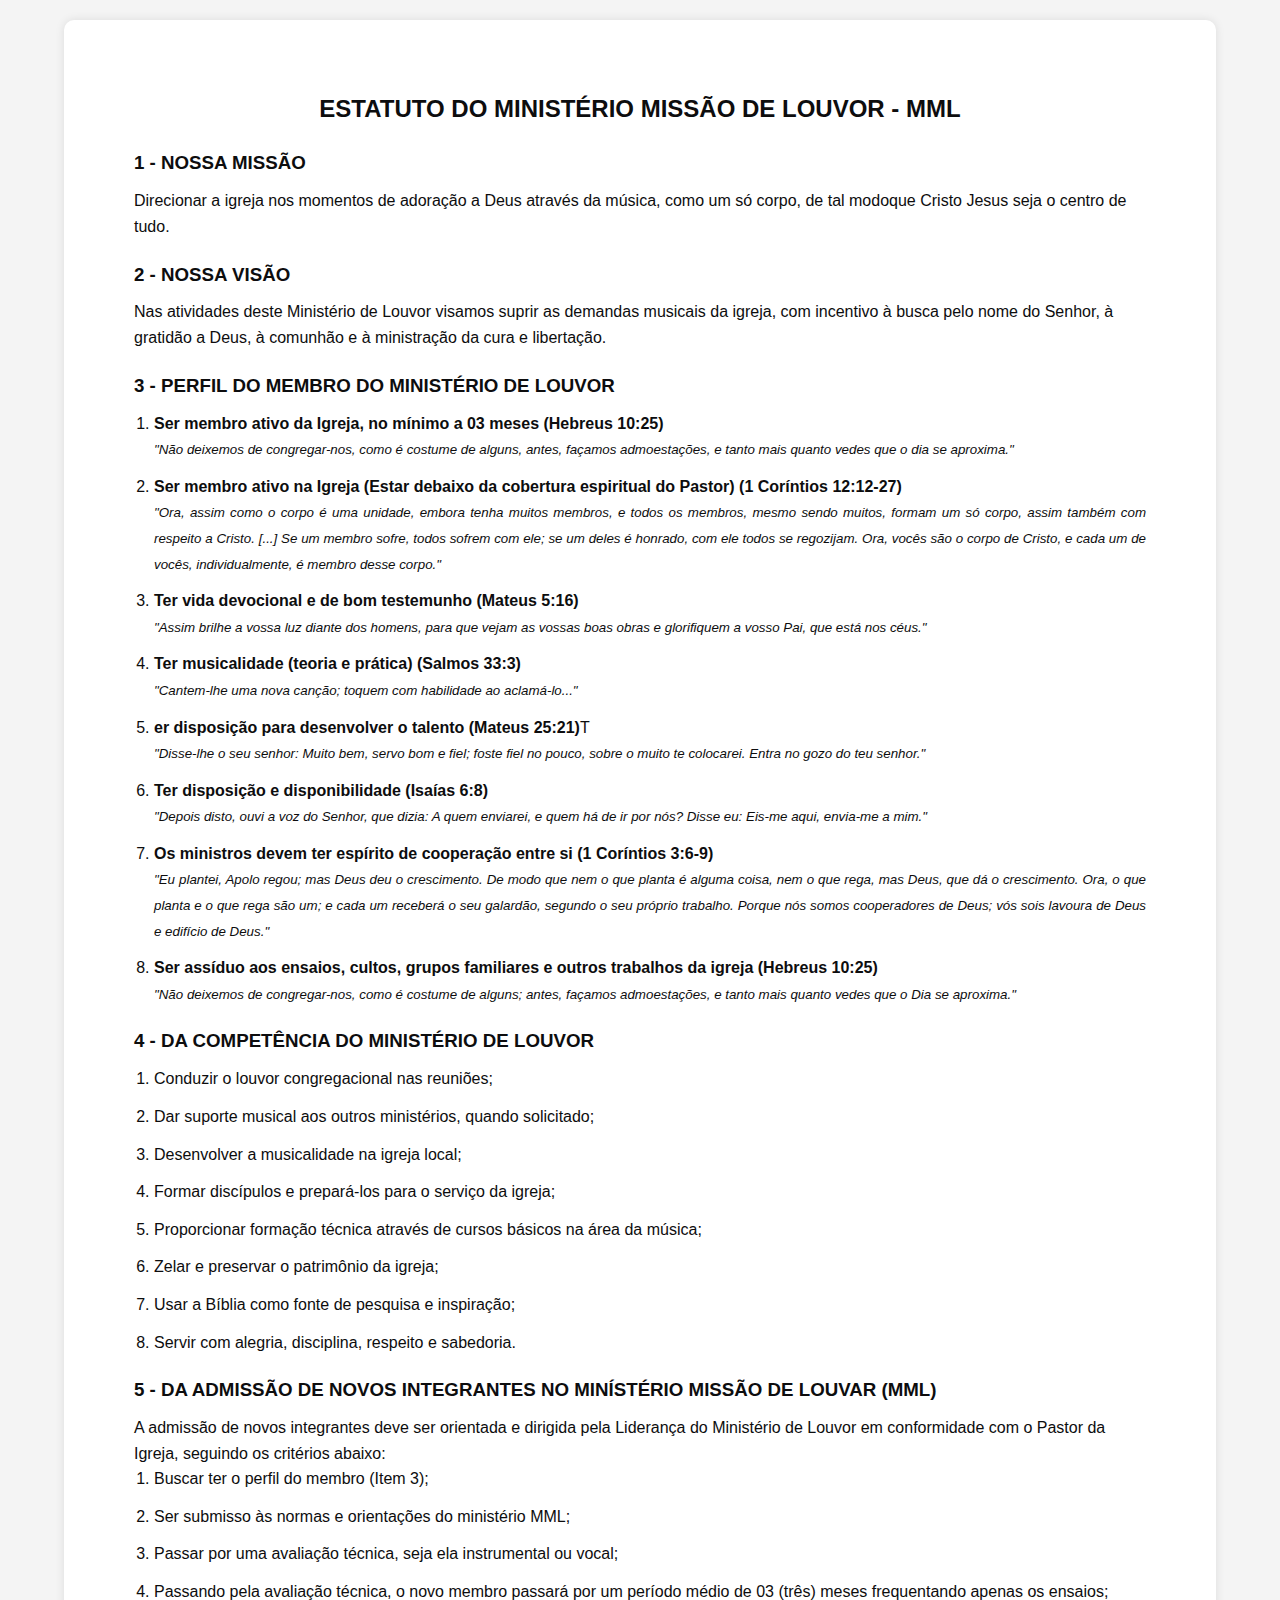
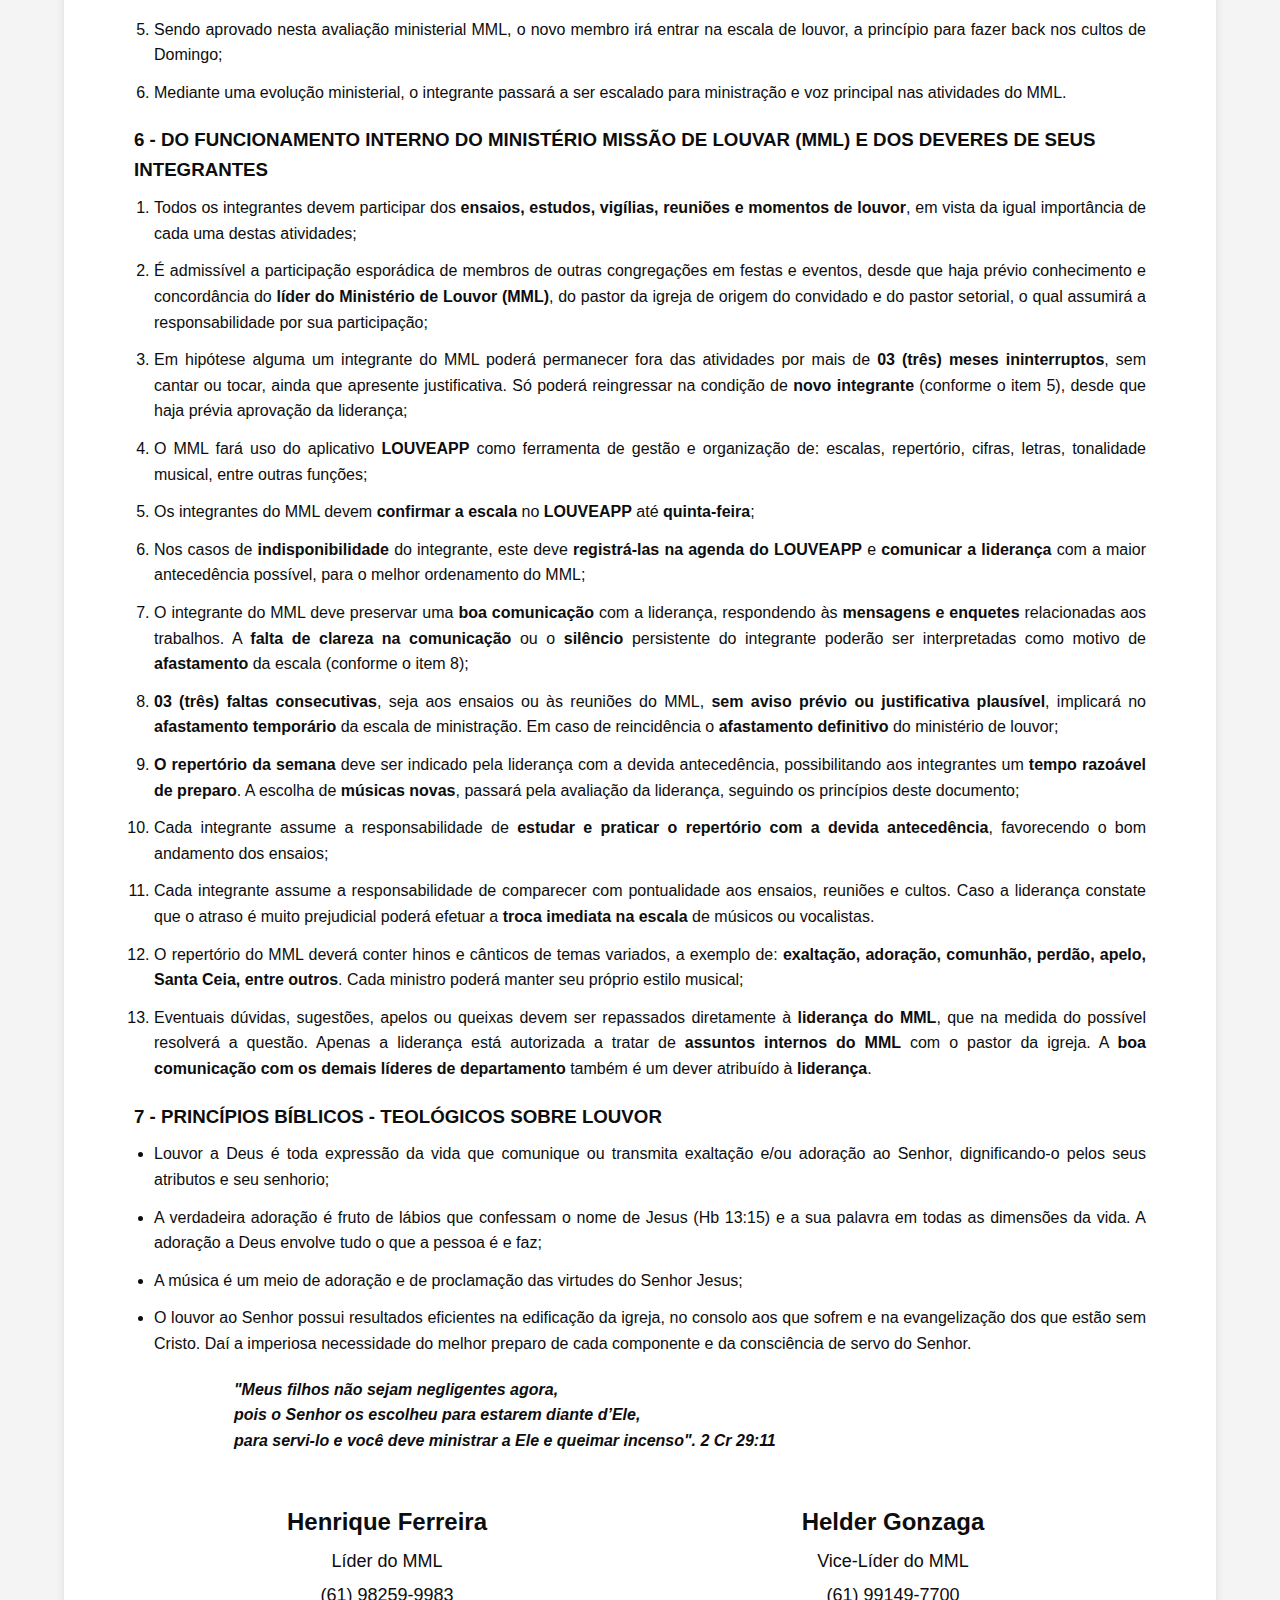
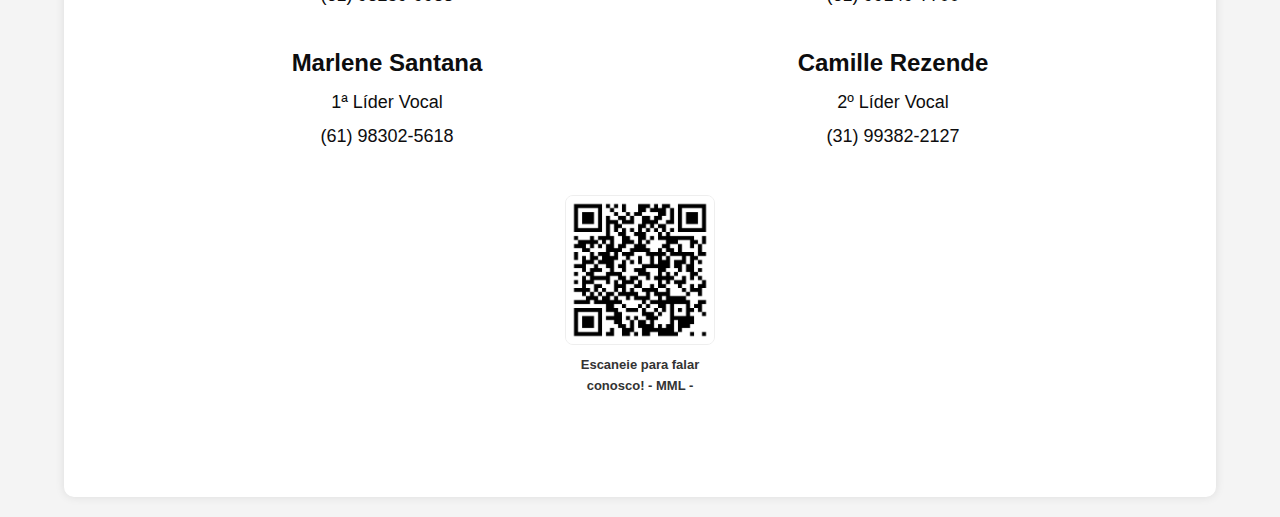
==== commit 00715b8e: "update" ====
--- a/index.html
+++ b/index.html
@@ -308,7 +308,7 @@
           <p>(31) 99382-2127</p>
         </div>
         <div class="qr-code-center">
-          <img src="image/linkQrCodeWhathsApp.png" alt="QR Code para WhatsApp" class="qr-code">
+          <img src="image/linkQrCodeWhathsApp.png" alt="QR Code WhatsApp" style="width: 100%; max-width: 150px;">
           <p class="qr-text">Escaneie para falar conosco! - MML -</p>
         </div>
       </div>
--- a/styles.css
+++ b/styles.css
@@ -1,3 +1,4 @@
+/* Seu CSS atual (mantido integralmente) */
 * {
   margin: 0;
   padding: 0;
@@ -87,7 +88,29 @@
   font-size: 18px;
 }
 
-/* Media Queries */
+.qr-code-center {
+  display: flex;
+  flex-direction: column;
+  align-items: center;
+  margin: 40px auto 0;
+  width: 150px;
+  text-align: center;
+}
+
+.qr-code-center img {
+  width: 100%;
+  border-radius: 8px;
+  border: 1px solid #eee;
+}
+
+.qr-code-center p {
+  margin-top: 10px;
+  font-size: 13px;
+  font-weight: bold;
+  color: #333;
+}
+
+/* Responsividade */
 @media (max-width: 768px) {
   header h1 {
     font-size: 20px;
@@ -123,3 +146,137 @@
     flex-direction: column;
   }
 }
+
+/* ============================================= */
+/* NOVAS REGRAS PARA IMPRESSÃO (ADICIONADAS ABAIXO) */
+/* ============================================= */
+
+@media print {
+  /* Reset geral para impressão */
+  body {
+    background: white !important;
+    color: black !important;
+    font-size: 12pt;
+    line-height: 1.4;
+    padding: 0 !important;
+    margin: 0 !important;
+  }
+
+  /* Container principal - ajuste preciso */
+  .container {
+    width: 100% !important;
+    max-width: 100% !important;
+    margin: 0 !important;
+    padding: 10mm 15mm !important;
+    box-shadow: none !important;
+    border-radius: 0 !important;
+    background: white !important;
+  }
+
+  /* Controle total de quebras de página */
+  section,
+  ol,
+  ul,
+  .team-container,
+  blockquote,
+  .qr-code-center {
+    page-break-inside: avoid !important;
+    page-break-after: auto !important;
+    margin-bottom: 12pt !important;
+  }
+
+  /* Garante fluxo contínuo do conteúdo */
+  header {
+    page-break-after: avoid !important;
+    margin-bottom: 15pt !important;
+  }
+
+  h1,
+  h2,
+  h3,
+  h4 {
+    page-break-after: avoid !important;
+  }
+
+  /* Ajuste fino para os elementos de texto */
+  header h1 {
+    font-size: 18pt !important;
+    margin-bottom: 10pt !important;
+  }
+
+  section h3 {
+    font-size: 14pt !important;
+    margin-top: 12pt !important;
+    margin-bottom: 8pt !important;
+  }
+
+  /* Espaçamento entre seções */
+  section {
+    margin-top: 0 !important;
+    margin-bottom: 5pt !important;
+    padding-bottom: 0 !important;
+  }
+
+  /* Correção CRÍTICA para evitar páginas em branco */
+  .container > * {
+    page-break-before: avoid !important;
+  }
+
+  /* Configuração da página */
+  @page {
+    size: A4;
+    margin: 15mm;
+    orphans: 4;
+    widows: 4;
+  }
+
+  /* Forçar fluxo contínuo */
+  .content-wrapper {
+    display: block !important;
+  }
+
+  /* Ajuste final para o QR Code */
+  .qr-code-center {
+    margin-top: 20pt !important;
+    margin-bottom: 0 !important;
+    page-break-before: avoid !important;
+  }
+}
+@media print {
+  /* ... (mantenha todo o restante do seu @media print) ... */
+
+  /* CORREÇÃO ESPECÍFICA PARA OS NOMES */
+  .team-container {
+    display: flex !important;
+    flex-wrap: wrap !important;
+    justify-content: center !important;
+    margin-bottom: 10pt !important;
+    page-break-inside: avoid !important;
+    width: 100% !important;
+  }
+
+  .member {
+    flex: 1 1 calc(50% - 20px) !important;
+    margin: 10px !important;
+    text-align: center !important;
+    page-break-inside: avoid !important;
+    break-inside: avoid !important;
+  }
+
+  .member h2 {
+    font-size: 14pt !important;
+    margin: 5pt 0 !important;
+    font-weight: bold !important;
+  }
+
+  .member p {
+    font-size: 12pt !important;
+    margin: 3pt 0 !important;
+    line-height: 1.4 !important;
+  }
+
+  /* Garante que não haja quebra entre os pares de nomes */
+  .member:nth-child(odd) {
+    page-break-after: avoid !important;
+  }
+}
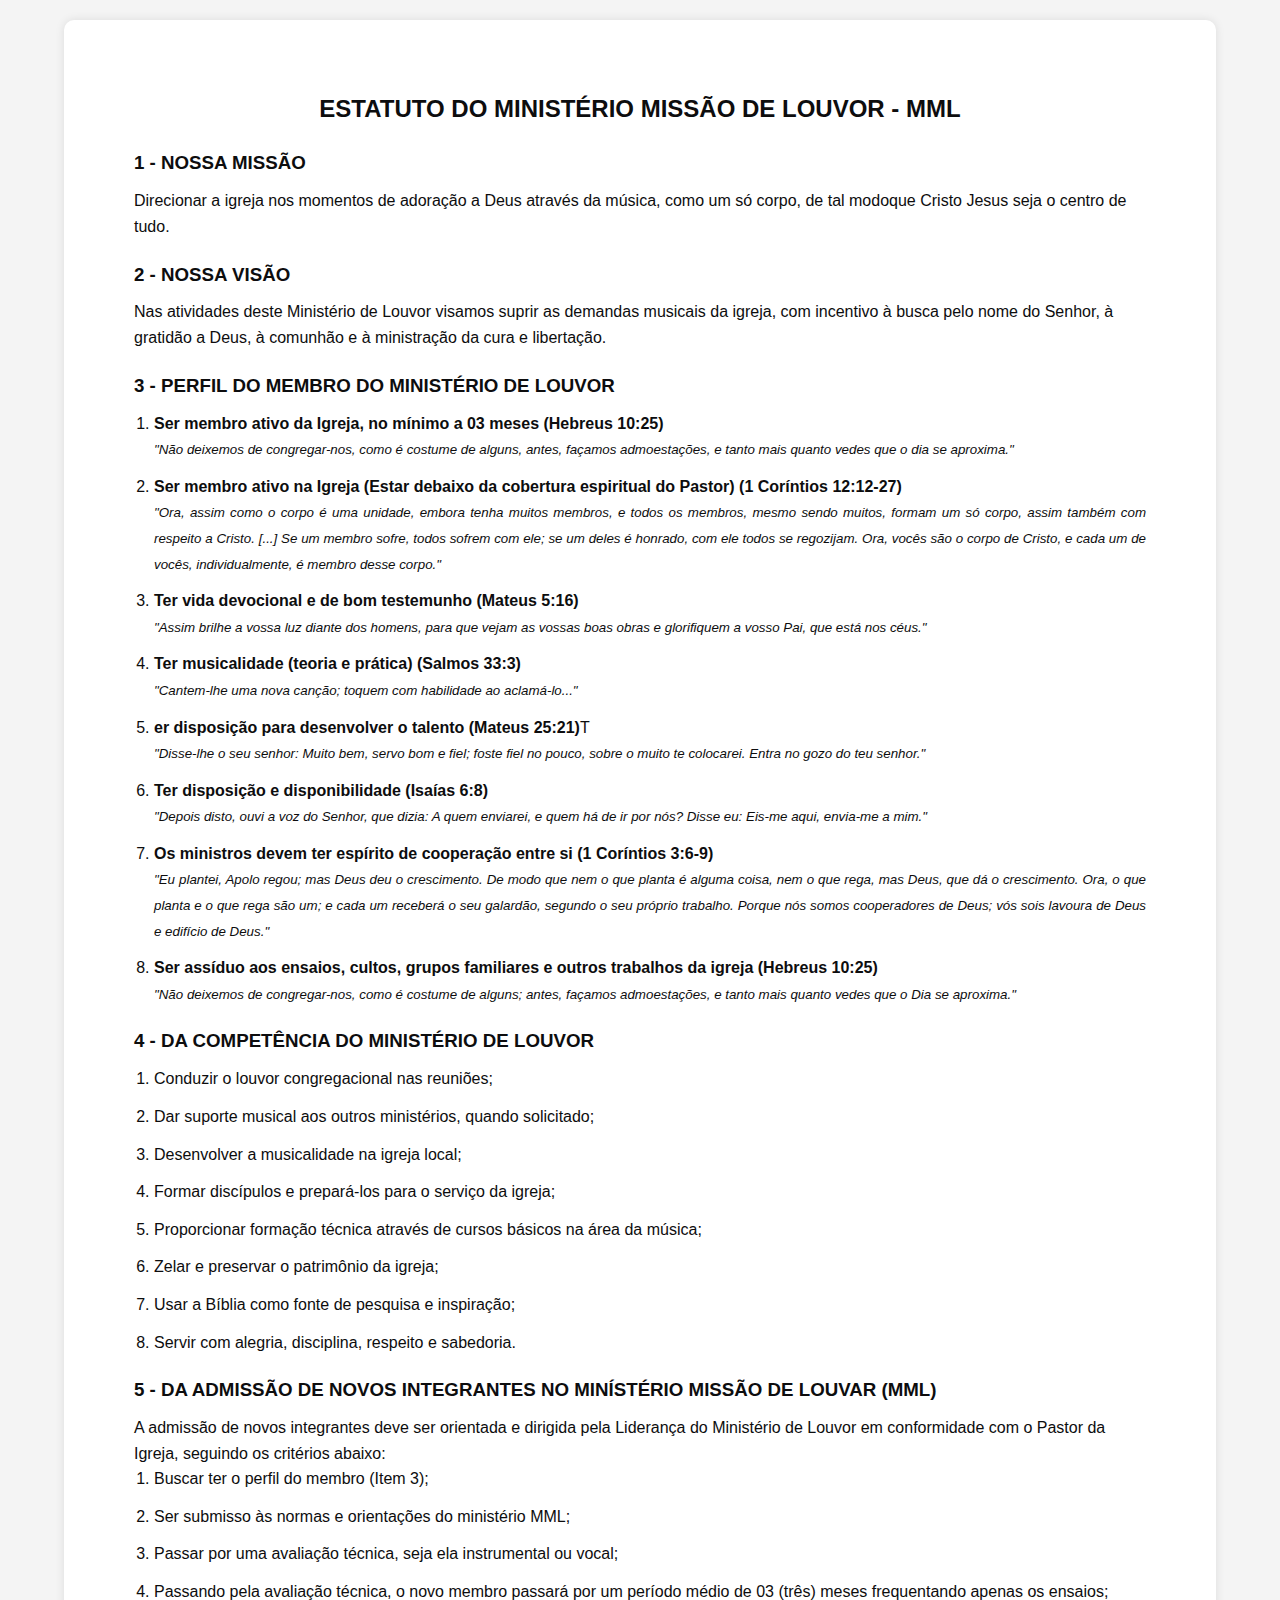
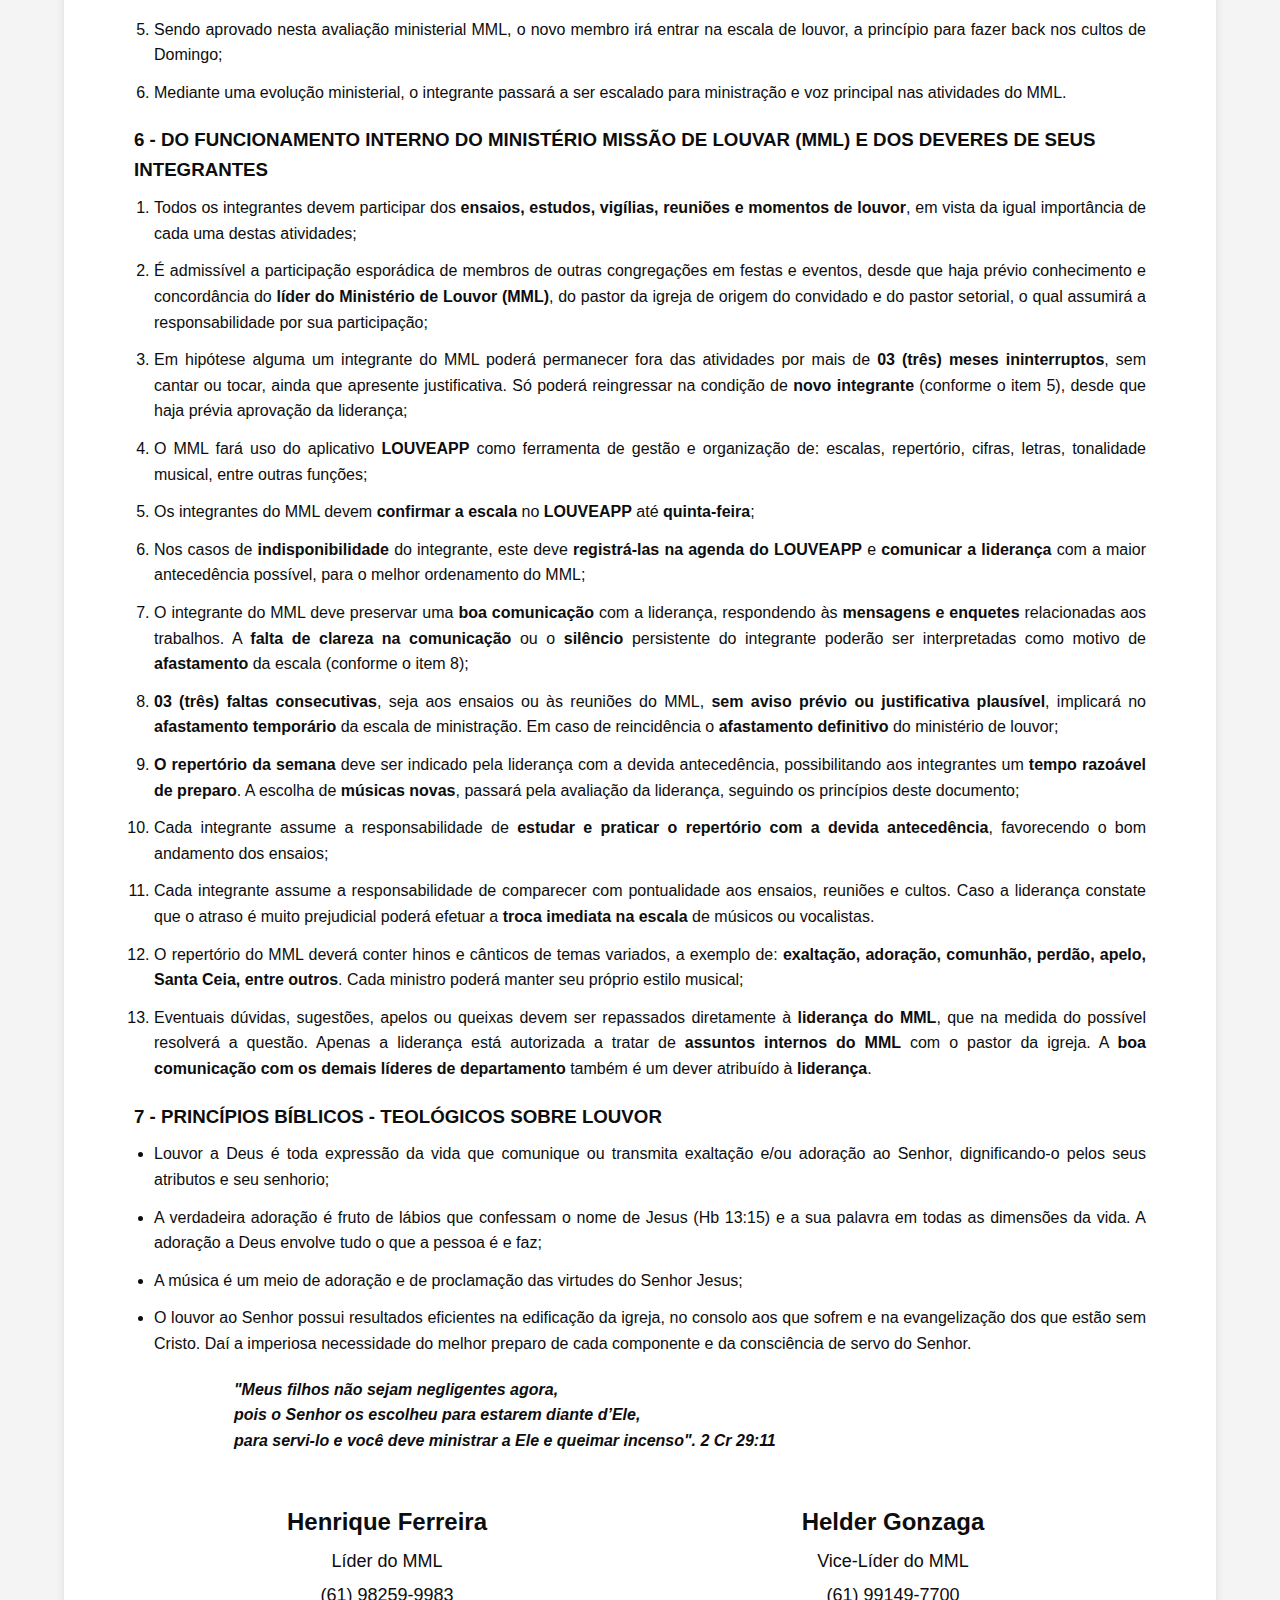
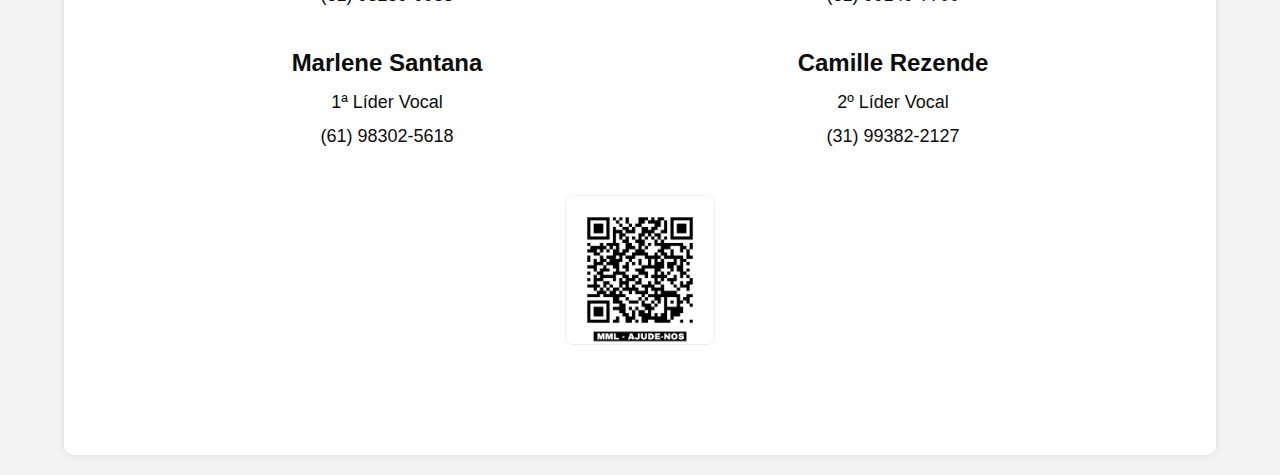
==== commit f994e024: "update" ====
--- a/index.html
+++ b/index.html
@@ -308,8 +308,8 @@
           <p>(31) 99382-2127</p>
         </div>
         <div class="qr-code-center">
-          <img src="image/linkQrCodeWhathsApp.png" alt="QR Code WhatsApp" style="width: 100%; max-width: 150px;">
-          <p class="qr-text">Escaneie para falar conosco! - MML -</p>
+          <img src="image/linkQrCodeWhathsApps.png" alt="QR Code WhatsApp" style="width: 100%; max-width: 150px;">
+          <p class="qr-text"></p>
         </div>
       </div>
     </div>
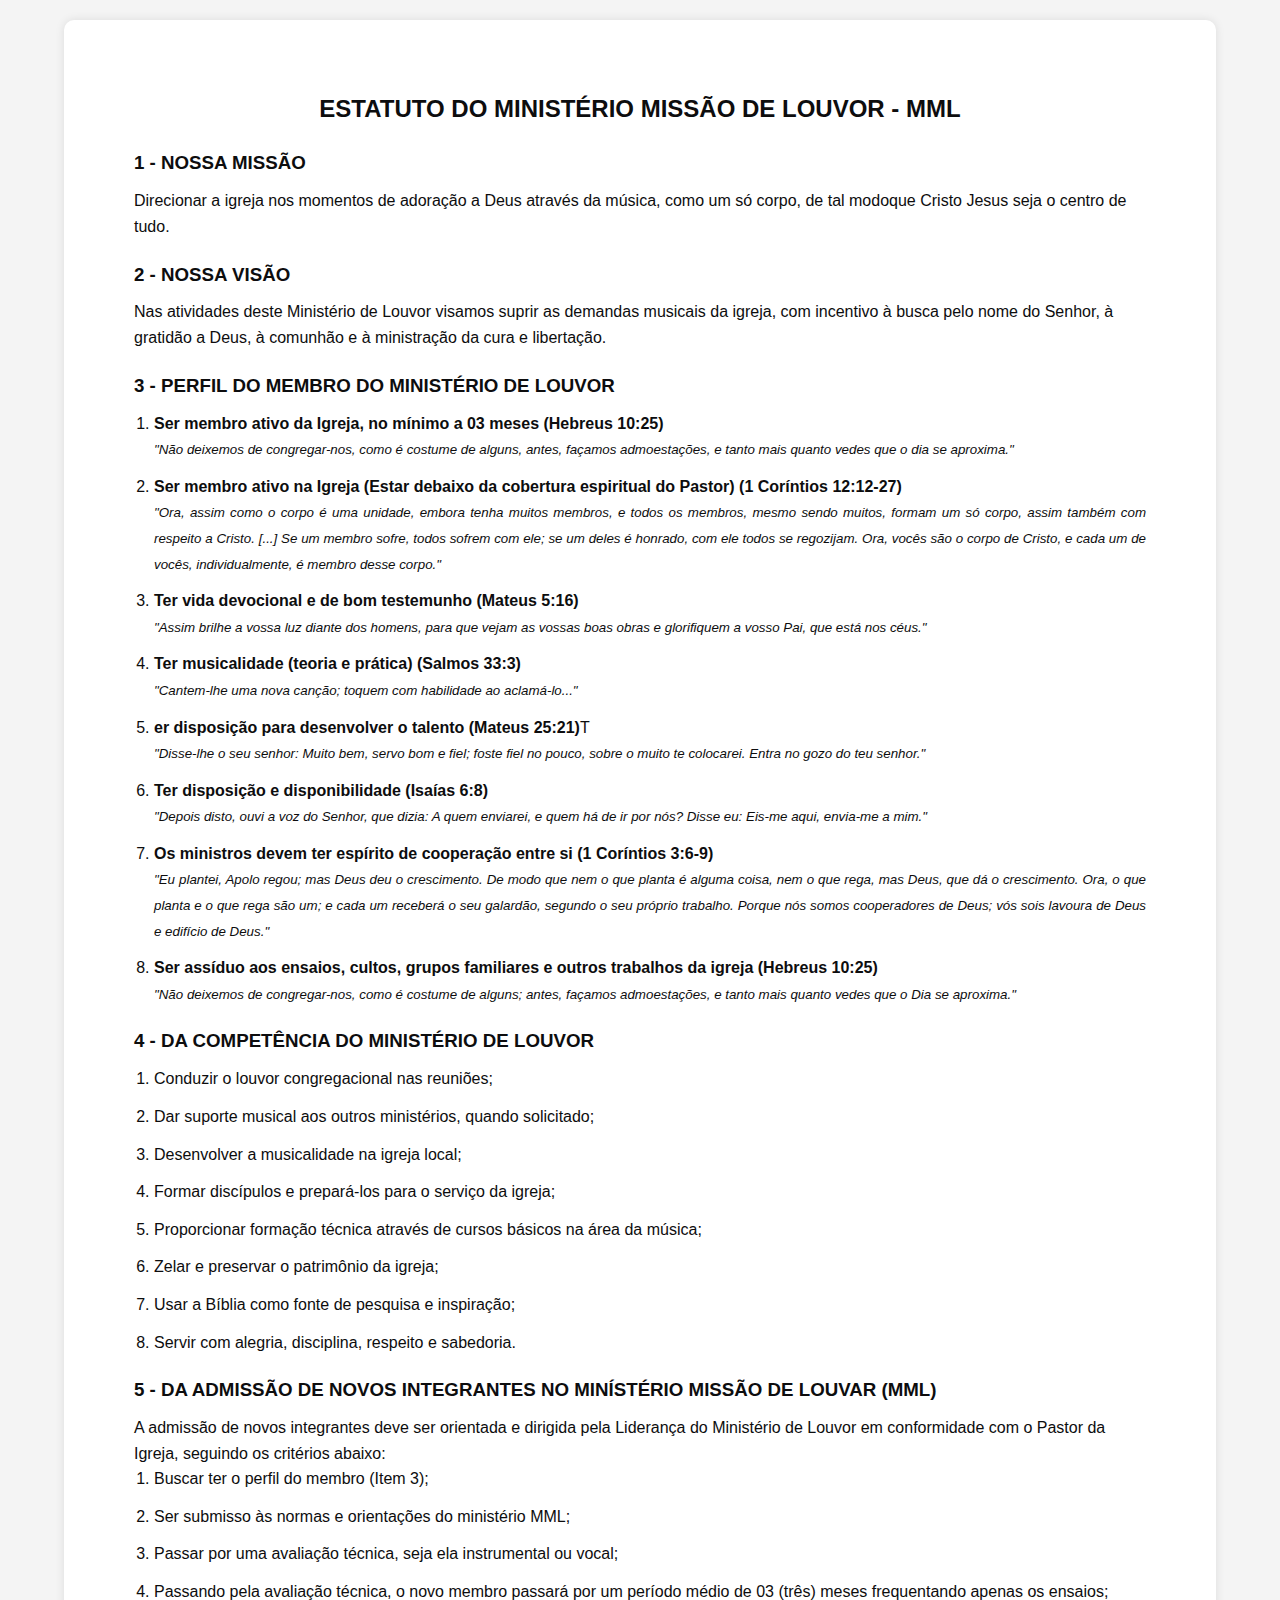
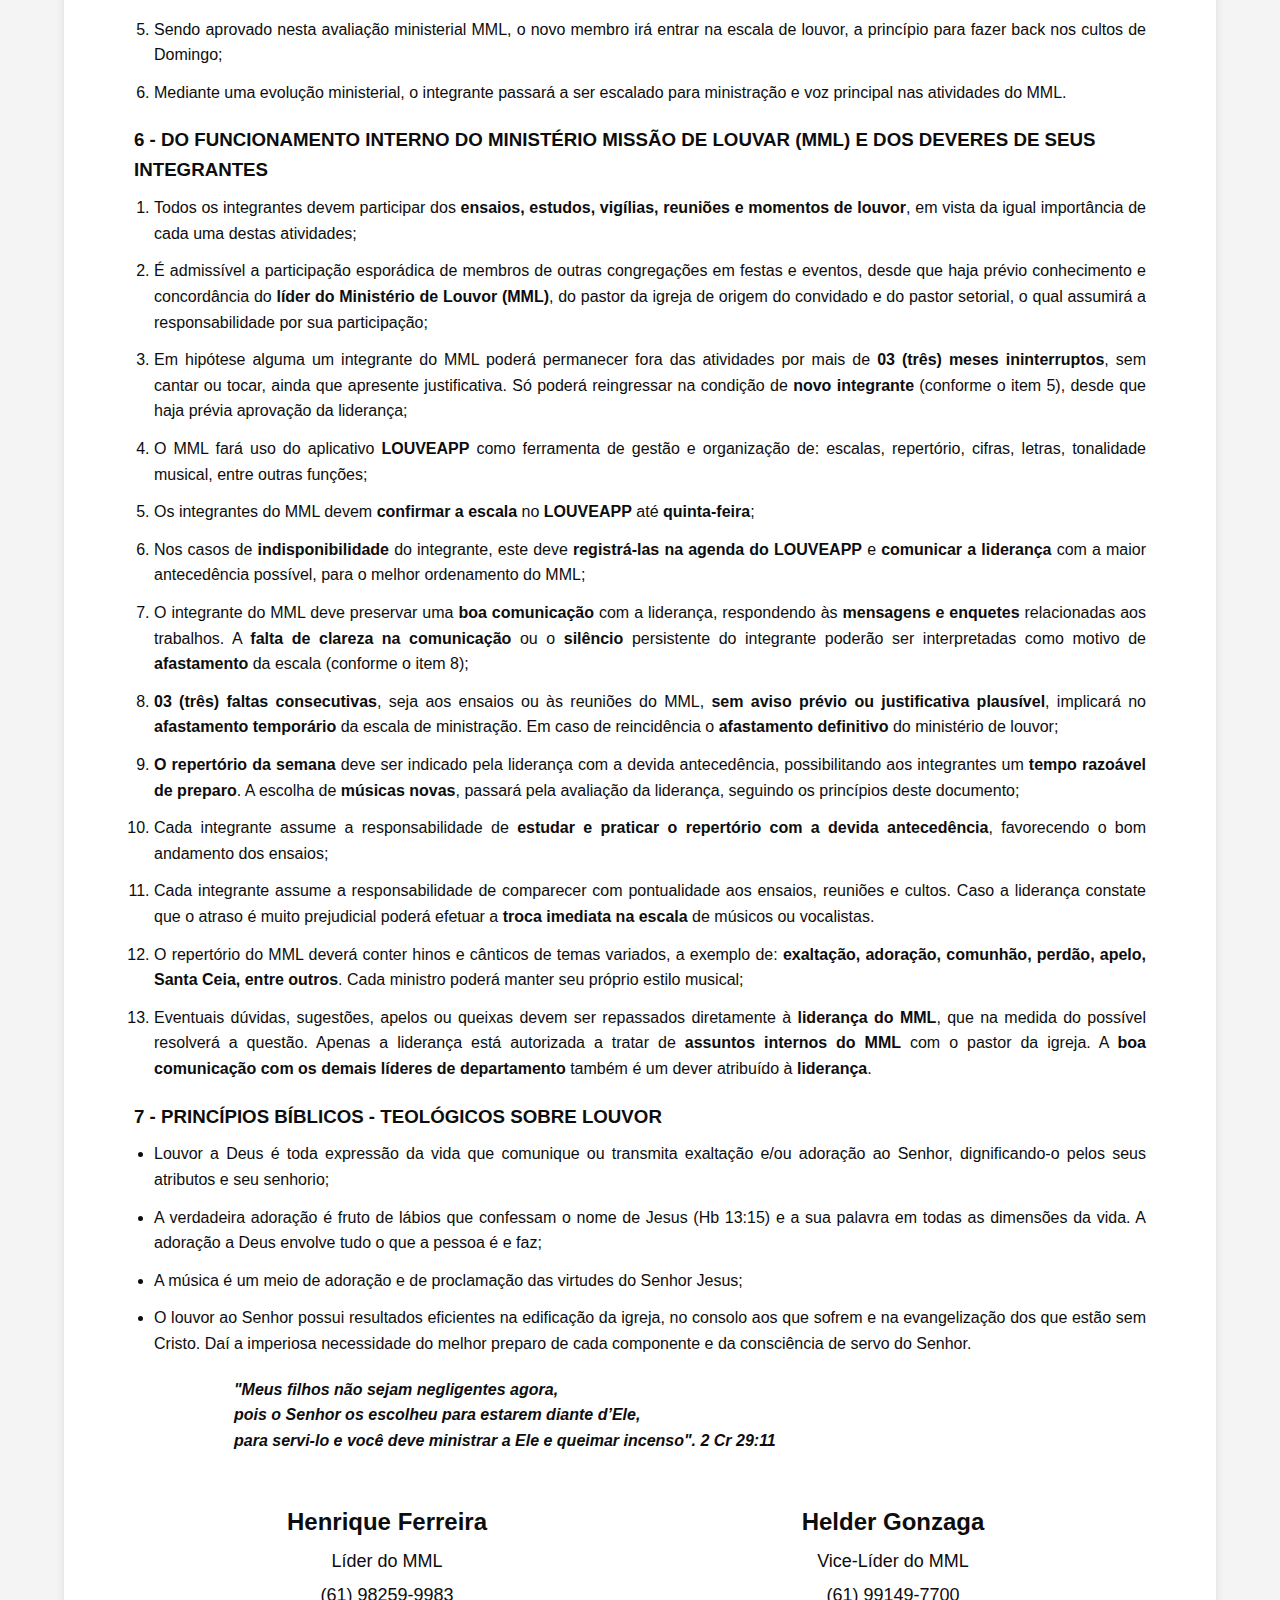
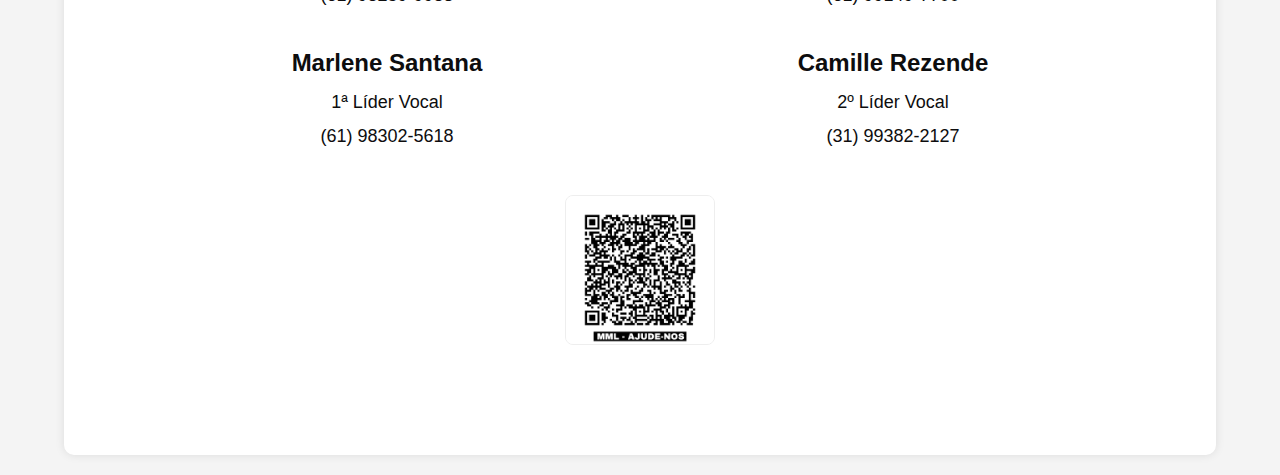
==== commit 401f36ab: "update" ====
--- a/index.html
+++ b/index.html
@@ -308,7 +308,7 @@
           <p>(31) 99382-2127</p>
         </div>
         <div class="qr-code-center">
-          <img src="image/linkQrCodeWhathsApps.png" alt="QR Code WhatsApp" style="width: 100%; max-width: 150px;">
+          <img src="image/linkQrCodeWhathsApp.png" alt="QR Code WhatsApp" style="width: 100%; max-width: 150px;">
           <p class="qr-text"></p>
         </div>
       </div>
